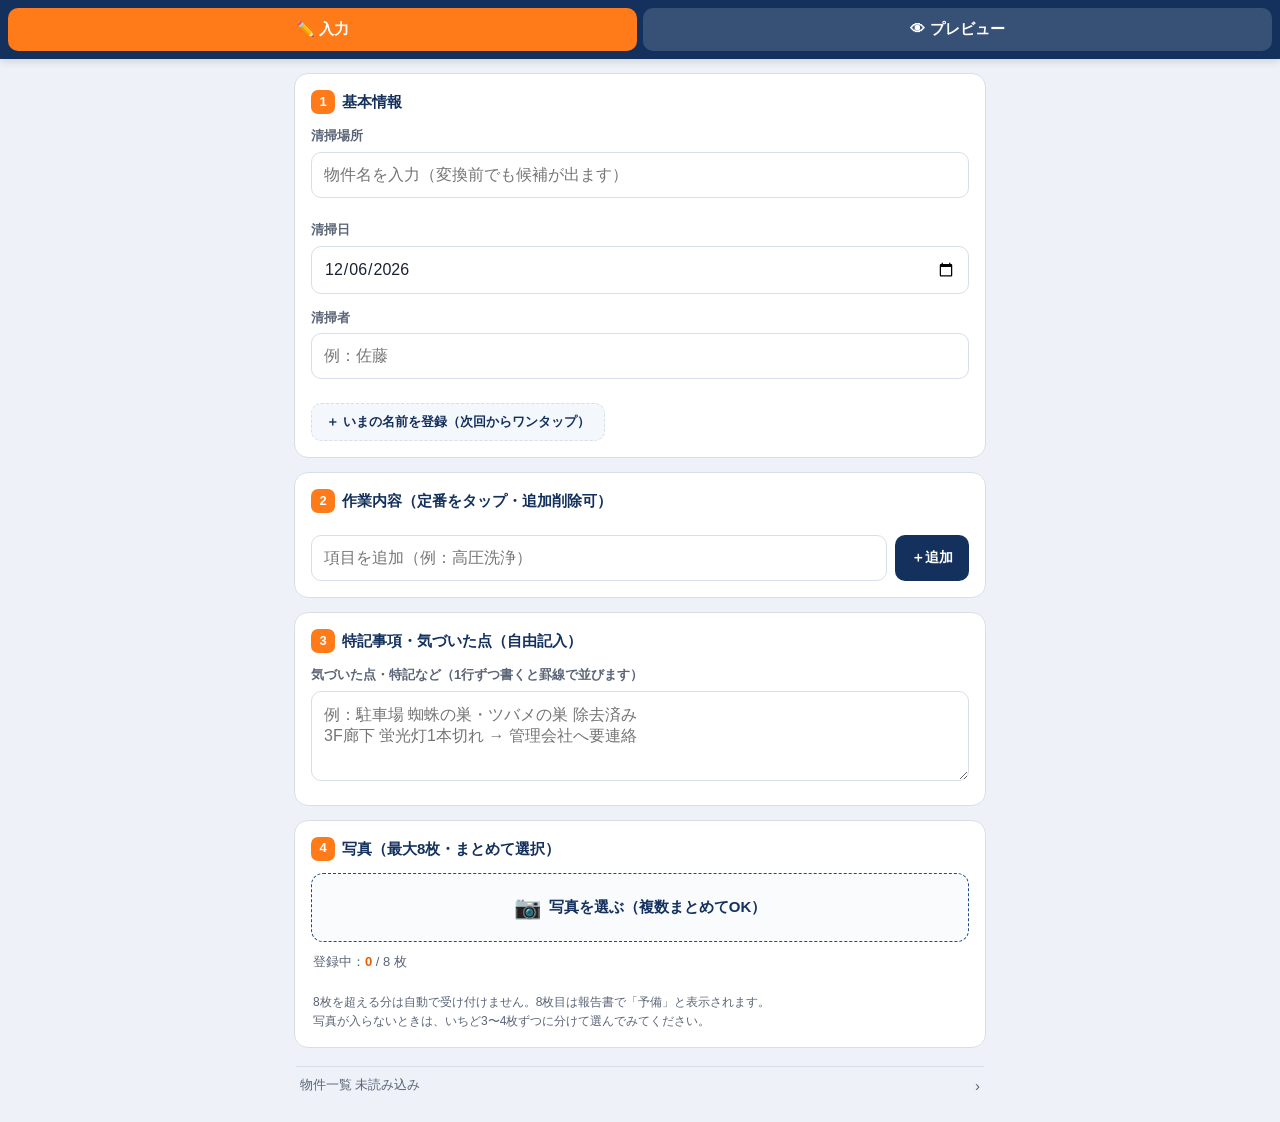
==== index.html @ 5d389ede "報告書ツール: 清掃日が前日になる不具合を修正（JST基準・使うたびに取り直す） 原因は2つが同時に発生していた。 1. f_date.valueAsDate = new Date() を使っていた。" ====
<!DOCTYPE html>
<html lang="ja">
<head>
<meta charset="UTF-8">
<meta name="viewport" content="width=device-width, initial-scale=1.0">
<meta name="format-detection" content="telephone=no">
<title>清掃報告書｜マスト管理 有限会社</title>
<link rel="apple-touch-icon" href="icon-180.png">
<link rel="icon" type="image/svg+xml" href="icon.svg">
<link rel="icon" type="image/png" sizes="32x32" href="favicon-32.png">
<link rel="manifest" href="manifest.webmanifest">
<meta name="theme-color" content="#14315e">
<meta name="apple-mobile-web-app-capable" content="yes">
<meta name="apple-mobile-web-app-status-bar-style" content="black-translucent">
<meta name="apple-mobile-web-app-title" content="取引先別_清掃報告書">
<style>
  :root{
    --navy:#14315e; --navy2:#1f4a8a; --orange:#ff7a18; --orange2:#e85d00;
    --bg:#f4f7fb; --bg2:#eef2f8; --line:#d8dee9; --ink:#1a2233; --muted:#5b6577;
  }
  *{box-sizing:border-box; -webkit-tap-highlight-color:transparent;}
  body{ margin:0; font-family:-apple-system,"Hiragino Kaku Gothic ProN","Noto Sans JP",sans-serif;
    color:var(--ink); background:var(--bg2); line-height:1.6; }

  /* ===== 切替トグル ===== */
  .toggle-bar{ position:sticky; top:0; z-index:50; display:flex; gap:6px; padding:8px;
    background:var(--navy); box-shadow:0 2px 8px rgba(0,0,0,.15); }
  .toggle-bar button{ flex:1; padding:12px 8px; font-size:15px; font-weight:700; border:none;
    border-radius:10px; background:rgba(255,255,255,.15); color:#fff; cursor:pointer; transition:.15s; }
  .toggle-bar button.active{ background:var(--orange); }

  .wrap{ max-width:720px; margin:0 auto; padding:14px; }

  /* ===== 入力フォーム ===== */
  #inputView .card{ background:#fff; border:1px solid var(--line); border-radius:14px; padding:16px; margin-bottom:14px; }
  .card h2{ margin:0 0 12px; font-size:15px; color:var(--navy); display:flex; align-items:center; gap:7px; }
  .card h2 .num{ width:24px; height:24px; border-radius:7px; background:var(--orange); color:#fff; font-size:13px;
    display:inline-flex; align-items:center; justify-content:center; }
  label.fld{ display:block; margin-bottom:14px; }
  label.fld:last-child{ margin-bottom:0; }
  label.fld > span{ display:block; font-size:13px; font-weight:700; color:var(--muted); margin-bottom:5px; }
  input[type=text], input[type=date], textarea{ width:100%; padding:13px 12px; font-size:16px;
    border:1.5px solid var(--line); border-radius:10px; background:#fff; color:var(--ink); font-family:inherit; }
  input:focus, textarea:focus{ outline:none; border-color:var(--orange); }
  /* iOS Safari の date入力が右にはみ出す癖を抑える */
  input[type=date]{ -webkit-appearance:none; appearance:none; min-width:0; max-width:100%;
    text-align:left; display:block; }
  textarea{ min-height:90px; resize:vertical; }

  .checks{ display:grid; grid-template-columns:1fr 1fr; gap:8px; }
  .chk{ display:flex; align-items:center; gap:8px; padding:10px; border:1.5px solid var(--line);
    border-radius:10px; font-size:14px; background:#fafbfd; }
  .chk.on{ border-color:var(--orange); background:#fff6ee; color:var(--orange2); font-weight:700; }
  .chk input[type=checkbox]{ width:18px; height:18px; accent-color:var(--orange); flex:none; }
  .chk .chk-name{ flex:1; cursor:pointer; }
  .chk .chk-del{ border:none; background:none; color:var(--muted); font-size:18px; line-height:1; cursor:pointer; padding:0 2px; flex:none; }
  .chk .chk-del:hover{ color:var(--orange2); }
  .add-work{ display:flex; gap:8px; margin-top:10px; }
  .add-work input{ flex:1; }
  .add-work button{ flex:none; padding:0 16px; border:none; border-radius:10px; background:var(--navy);
    color:#fff; font-weight:700; font-size:14px; cursor:pointer; }

  .photo-pick{ display:flex; align-items:center; justify-content:center; gap:8px; padding:16px;
    border:1.5px dashed var(--navy2); border-radius:12px; background:#fafbfd; color:var(--navy);
    font-weight:700; font-size:15px; cursor:pointer; position:relative; }
  .photo-pick input[type=file]{ position:absolute; inset:0; opacity:0; cursor:pointer; }
  .photo-pick .big{ font-size:22px; }
  .photo-count{ font-size:13px; color:var(--muted); margin:10px 2px 0; }
  .photo-count b{ color:var(--orange2); }
  .thumbs{ display:grid; grid-template-columns:repeat(4,1fr); gap:8px; margin-top:12px; }
  .thumb{ position:relative; aspect-ratio:4/3; border-radius:8px; overflow:hidden; border:1px solid var(--line); }
  .thumb img{ width:100%; height:100%; object-fit:cover; display:block; }
  .thumb .del{ position:absolute; top:4px; right:4px; width:24px; height:24px; border:none; border-radius:50%;
    background:rgba(20,49,94,.85); color:#fff; font-size:14px; cursor:pointer; }
  .hint-note{ font-size:12px; color:var(--muted); margin:8px 2px 0; }
  /* 写真の取り込み状況を必ず画面に出す（スマホはコンソールが見えないため） */
  .photo-msg{ font-size:13px; line-height:1.6; margin:8px 2px 0; padding:8px 10px; border-radius:8px;
              background:#fff7ed; border:1px solid #fed7aa; color:#7c2d12; display:none; }
  .photo-msg.show{ display:block; }
  .photo-msg.ok{ background:#f0fdf4; border-color:#bbf7d0; color:#14532d; }

  /* 物件名サジェスト：入力欄に重ねて出す（画面の高さは変わらない） */
  .fld{ display:block; margin-bottom:14px; }
  .fld > .lbl{ display:block; font-size:13px; font-weight:700; color:var(--muted); margin-bottom:5px; }
  .ac-wrap{ position:relative; }
  .ac-list{ position:absolute; left:0; right:0; top:calc(100% + 4px); z-index:40; background:#fff;
    border:1.5px solid var(--navy2); border-radius:10px; box-shadow:0 8px 22px rgba(20,49,94,.18);
    max-height:238px; overflow:auto; display:none; -webkit-overflow-scrolling:touch; }
  .ac-item{ display:flex; align-items:center; gap:6px; padding:12px 8px 12px 12px; font-size:15px;
    border-bottom:1px solid var(--line); cursor:pointer; }
  .ac-item:last-child{ border-bottom:none; }
  .ac-item .ac-txt{ flex:1; min-width:0; overflow-wrap:anywhere; }
  /* 候補を消す×。指で確実に押せる大きさ(44px)と、押せると分かる見た目にする。
     小さく色も薄いと「効かない・見つからない」と言われる（2026-08-26 現場報告） */
  .ac-item .ac-del{ flex:none; width:44px; height:44px; margin:-8px 0; border:1px solid var(--line);
    background:var(--bg2); color:#6b7280; font-size:19px; line-height:1; cursor:pointer; border-radius:10px;
    display:flex; align-items:center; justify-content:center; touch-action:manipulation; }
  .ac-item .ac-del:active{ background:#fee2e2; border-color:#fca5a5; color:#b91c1c; }
  /* 候補を消したときの一言。数秒で自然に消える */
  .ac-note{ display:none; font-size:12.5px; color:#14532d; background:#f0fdf4; border:1px solid #bbf7d0;
    border-radius:8px; padding:6px 10px; margin:8px 0 0; }
  .ac-note.show{ display:block; }
  /* 清掃日が「日本時間の今日」と違う時だけ出す注意書き */
  .date-note{ display:none; font-size:12.5px; font-weight:700; color:#9a3412; background:#fff7ed;
    border:1px solid #fed7aa; border-radius:8px; padding:6px 10px; margin:-8px 0 14px; }
  .ac-item.fix{ background:#fff6ee; color:var(--orange2); font-weight:700; line-height:1.5; }
  .ac-item.fix b{ display:block; font-size:11.5px; font-weight:800; color:#b3500a; margin-bottom:2px; }
  .rp-lbl{ font-size:12px; font-weight:700; color:var(--muted); align-self:center; }
  .nchip.rp{ max-width:100%; overflow:hidden; text-overflow:ellipsis; white-space:nowrap; }

  /* 清掃者ワンタップ */
  .name-chips{ display:flex; flex-wrap:wrap; gap:8px; margin:8px 0 2px; }
  .nchip{ display:inline-flex; align-items:center; gap:5px; padding:8px 13px; border:1.5px solid var(--navy2);
    border-radius:18px; background:#fff; color:var(--navy); font-size:14px; font-weight:700; cursor:pointer; }
  .nchip.on{ background:#fff6ee; border-color:var(--orange); color:var(--orange2); }
  /* チップの×。候補リストの×と同じく、押せると分かる大きさ・見た目にする（2026-08-26） */
  .nchip .x{ flex:none; width:30px; height:30px; margin:-6px -8px -6px 2px; border:none; border-radius:50%;
    background:rgba(20,49,94,.07); color:var(--muted); font-size:16px; line-height:1; cursor:pointer; padding:0;
    display:inline-flex; align-items:center; justify-content:center; touch-action:manipulation; }
  .nchip .x:active{ background:#fee2e2; color:#b91c1c; }
  .name-save{ margin-top:8px; border:1.5px dashed var(--line); background:var(--bg); color:var(--navy);
    border-radius:10px; padding:9px 14px; font-size:13px; font-weight:700; cursor:pointer; }

  /* ===== プレビュー：実物レイアウト＋細線スパイス（A4 1枚） ===== */
  #previewView{ display:none; }
  /* 入力の自動保存を知らせる帯。ブラウザが落ちて戻された時にここで気づける */
  /* 圏外のときに出る帯。作業は続けられることを伝える */
  /* 物件一覧（普段は使わない）。目立たせず、しかし件数は常に見えるようにする */
  .mst{ margin:18px 2px 4px; }
  .mst-bar{ display:flex; align-items:center; width:100%; gap:8px; padding:10px 4px; border:none;
    background:none; color:var(--muted); font-size:12.5px; cursor:pointer; text-align:left;
    border-top:1px solid var(--line); }
  .mst-bar .mst-caret{ margin-left:auto; font-size:15px; }
  .mst-body{ padding:4px 4px 8px; }
  .mst-help{ font-size:12.5px; color:var(--muted); line-height:1.7; margin:0 0 8px; }
  .mst-body textarea{ width:100%; box-sizing:border-box; border:1.5px solid var(--line); border-radius:9px;
    padding:9px 10px; font-size:13px; font-family:inherit; resize:vertical; }
  .mst-btns{ display:flex; gap:8px; margin-top:8px; }
  .mst-btns button{ flex:1; padding:10px; border-radius:9px; font-size:13.5px; font-weight:700; cursor:pointer; }
  .mst-go{ border:none; background:var(--navy2); color:#fff; }
  .mst-cl{ border:1.5px solid var(--line); background:#fff; color:var(--navy); }
  .mst-msg{ font-size:12.5px; line-height:1.7; margin:9px 0 0; white-space:pre-wrap; display:none; }
  .mst-msg.show{ display:block; }
  .mst-msg.ok{ color:#14532d; }
  .mst-msg.ng{ color:#b91c1c; }
  .mst-del{ margin-top:10px; width:100%; padding:9px; border-radius:9px; cursor:pointer;
    border:1px solid #fca5a5; background:#fff5f5; color:#b91c1c; font-size:12.5px; font-weight:700; }
  .off-note{ display:none; align-items:center; gap:8px; margin-bottom:12px; padding:10px 12px;
    border-radius:10px; background:#fef3c7; border:1px solid #fcd34d; color:#78350f; font-size:13px; line-height:1.6; }
  .off-note.show{ display:flex; }
  .draft-note{ display:none; align-items:center; gap:10px; margin-bottom:12px; padding:10px 12px;
               border-radius:10px; background:#eff6ff; border:1px solid #bfdbfe; color:#1e3a8a; font-size:13px; line-height:1.6; }
  .draft-note.show{ display:flex; }
  .draft-note button{ margin-left:auto; flex:none; border:1px solid #bfdbfe; background:#fff; color:#1e3a8a;
                      border-radius:8px; padding:5px 10px; font-size:12px; cursor:pointer; }
  /* A4を実寸(794px)で組み、スマホでは縮小して画面幅にフィットさせる */
  .sheet-scale{ overflow:hidden; margin:0 auto; }
  /* A4の縦横比(794:1123)に固定。中身を縦に積み、写真エリアが残りスペースを埋める＝常に締まった1枚 */
  .sheet{ background:#fff; width:794px; height:1123px; overflow:hidden;
    display:flex; flex-direction:column; padding:26px 64px 20px; transform-origin:top left;
    box-shadow:0 4px 20px rgba(20,49,94,.12); border-radius:6px; }

  /* タイトル中央＋細い青→オレンジ線（スパイス） */
  .doc-title{ text-align:center; font-size:27px; font-weight:800; letter-spacing:.5em; color:var(--navy);
    text-indent:.5em; }
  .doc-title-line{ width:360px; max-width:80%; height:3px; margin:9px auto 0;
    background:linear-gradient(90deg,var(--navy) 0%,var(--navy2) 50%,var(--orange) 100%); border-radius:2px; }

  /* 見出し下の本体：左に項目、右に会社情報 */
  .head-row{ display:flex; justify-content:space-between; gap:20px; margin-top:12px;
    align-items:flex-start; }
  .fields{ flex:none; }
  .frow{ display:flex; align-items:baseline; gap:12px; margin-bottom:13px; }
  .flabel{ font-size:15px; font-weight:700; color:var(--navy); letter-spacing:.5em;
    width:92px; flex:none; text-align:justify; text-justify:inter-character; }
  .fvalue{ width:240px; flex:none; font-size:18px; font-weight:700; color:var(--ink); padding:0 6px 4px;
    border-bottom:1.5px solid var(--navy); height:1.6em; text-align:center;
    white-space:nowrap; overflow:hidden; }
  .fvalue.empty{ color:var(--muted); font-weight:400; border-bottom-color:var(--line); }
  .fvalue.worker{ letter-spacing:.5em; text-indent:.5em; }

  .company{ text-align:right; font-size:12px; line-height:1.65; color:var(--ink); width:270px; flex:none; }
  .company .cname{ font-size:15.5px; font-weight:800; color:var(--navy); letter-spacing:.02em; }

  /* 目視報告 */
  .report-sec{ margin-top:11px; }
  .sec-title{ font-size:16.5px; font-weight:800; color:var(--navy); letter-spacing:.3em;
    padding-left:11px; border-left:5px solid var(--orange); margin-bottom:10px; }
  /* 固定高さ。行が増えたらJSがフォントを縮めて必ず枠内に収める */
  .report-lines{ height:108px; overflow:hidden; font-size:15.5px; }
  .rline{ font-size:1em; line-height:1.55; color:var(--ink); padding:.2em 2px .32em;
    border-bottom:1px solid var(--line); display:flex; gap:8px; min-height:1.55em; }
  .rline::before{ content:"✓"; color:var(--orange2); font-weight:800; flex:none; }
  .rline.free::before{ content:"・"; color:var(--navy2); }
  .rline.blank::before{ content:""; }
  .rtext{ flex:1; min-width:0; overflow-wrap:anywhere; }

  /* 写真 2列×4段（実物どおり・小さめ＆中央寄せ）※A4 1枚に収まるサイズ */
  /* 写真は常に4:3固定。列幅と行高はJS(layoutPhotos)が残りスペースに合わせて算出し、最大サイズで中央に並べる */
  .pv-photos{ flex:1; min-height:0; display:grid; gap:12px 28px; margin-top:10px;
    justify-content:center; align-content:flex-start; }
  .pv-photo{ position:relative; aspect-ratio:4/3; border:1px solid var(--line); border-radius:4px;
    overflow:hidden; background:var(--bg); }
  .pv-photo img{ width:100%; height:100%; object-fit:cover; display:block; }
  .pv-photo.spare::after{ content:"予備"; position:absolute; top:5px; left:5px; font-size:10px;
    background:rgba(255,255,255,.85); color:var(--muted); padding:1px 6px; border-radius:3px; }
  .pv-photos .empty-ph{ grid-column:1/3; color:var(--muted); font-size:12px; text-align:center; padding:12px; }

  .sheet-foot{ margin-top:14px; padding-top:9px; border-top:1px solid var(--line);
    display:flex; justify-content:space-between; align-items:center; font-size:11.5px; color:var(--muted); }
  .sheet-foot .brandline{ color:var(--ink); font-weight:700; }
  .sheet-foot .brandline .o{ color:inherit; }

  .actions{ max-width:720px; margin:16px auto 30px; display:flex; flex-wrap:wrap; gap:10px; padding:0 14px; }
  .actions button{ flex:1; padding:15px; font-size:15px; font-weight:800; border:none; border-radius:12px; cursor:pointer; color:#fff; }
  .btn-pdf{ background:linear-gradient(135deg,var(--orange) 0%,var(--orange2) 100%); }
  .btn-back{ background:var(--navy); }
  .btn-save{ background:linear-gradient(135deg,#1fa85e 0%,#137a43 100%); flex-basis:100%; }
  .btn-next{ background:linear-gradient(135deg,#5b6cff 0%,#3a45d6 100%); flex-basis:100%; }
  .print-hint{ flex-basis:100%; margin:2px 0 0; font-size:12px; color:var(--muted); text-align:center; line-height:1.5; }

  /* 文字が縮みすぎた時だけ出る警告 */
  .page-warn{ max-width:720px; margin:12px auto 0; padding:11px 14px; border-radius:10px;
    font-size:13px; font-weight:700; text-align:center; line-height:1.5;
    background:#fdeee2; color:#b3500a; border:1px solid #f7c9a3; }

  @media print{
    @page{ size:A4; margin:0; }
    html,body{ background:#fff; margin:0; padding:0; }
    .toggle-bar, #inputView, .actions, .page-warn{ display:none !important; }
    #previewView{ display:block !important; padding:0; }
    .wrap{ padding:0; margin:0; max-width:none; }
    .sheet-scale{ overflow:visible; height:auto !important; margin:0; }
    /* iPhone等の印刷はプリンタ余白を勝手に確保する。写真サイズは維持しつつ各間隔を圧縮し、
       さらに用紙1枚分に高さ上限(max-height)＋はみ出しclipで2枚目を物理的に断つ
       （コメント欄の高さは印刷時JSが110pxに切替） */
    .sheet{ box-shadow:none; border-radius:0; width:auto; max-height:268mm; overflow:hidden;
      padding:4mm 12mm 4mm; transform:none !important; }
    .head-row{ margin-top:3mm; }
    .report-sec{ margin-top:2mm; break-inside:avoid; }
    .pv-photos{ grid-template-columns:repeat(2,46mm); gap:1.5mm 12mm; margin-top:2.5mm; }
    .pv-photo{ break-inside:avoid; }
    .sheet-foot{ margin-top:2.5mm; padding-top:1.5mm; }
  }
</style>
<script src="lib/html2canvas.min.js"></script>
<script src="lib/jspdf.umd.min.js"></script>
</head>
<body>

<div class="toggle-bar">
  <button id="tabInput" class="active" onclick="switchView('input')">✏️ 入力</button>
  <button id="tabPreview" onclick="switchView('preview')">👁 プレビュー</button>
</div>

<!-- ============ 入力 ============ -->
<div id="inputView" class="wrap">

  <p class="off-note" id="offNote">📶 電波がありません。入力・写真・PDF作成・保存はこのまま続けられます。LINEで送るのは電波の戻った場所で行ってください。</p>

  <div class="draft-note" id="draftNote">
    <span id="draftNoteText"></span>
    <button type="button" onclick="clearDraft(true)">消す</button>
  </div>


  <div class="card">
    <h2><span class="num">1</span>基本情報</h2>
    <div class="fld">
      <span class="lbl">清掃場所</span>
      <div class="ac-wrap">
        <input type="text" id="f_place" placeholder="物件名を入力（変換前でも候補が出ます）" autocomplete="off"
          oninput="render();onPlaceInput()" onfocus="onPlaceFocus()" onblur="onPlaceBlur()">
        <div class="ac-list" id="acList"></div>
      </div>
      <p class="ac-note" id="acNote"></p>
      <div class="name-chips" id="recentPlaces"></div>
    </div>
    <label class="fld"><span>清掃日</span>
      <input type="date" id="f_date" oninput="markDateTouched();render()"></label>
    <p class="date-note" id="dateNote"></p>
    <label class="fld"><span>清掃者</span>
      <input type="text" id="f_worker" placeholder="例：佐藤" oninput="render();syncNameChips()"></label>
    <div class="name-chips" id="nameChips"></div>
    <button class="name-save" onclick="saveName()">＋ いまの名前を登録（次回からワンタップ）</button>
  </div>

  <div class="card">
    <h2><span class="num">2</span>作業内容（定番をタップ・追加削除可）</h2>
    <div class="checks" id="checkList"></div>
    <div class="add-work">
      <input type="text" id="newWork" placeholder="項目を追加（例：高圧洗浄）" onkeydown="if(event.key==='Enter')addWork()">
      <button onclick="addWork()">＋追加</button>
    </div>
  </div>

  <div class="card">
    <h2><span class="num">3</span>特記事項・気づいた点（自由記入）</h2>
    <label class="fld"><span>気づいた点・特記など（1行ずつ書くと罫線で並びます）</span>
      <textarea id="f_notes" placeholder="例：駐車場 蜘蛛の巣・ツバメの巣 除去済み&#10;3F廊下 蛍光灯1本切れ → 管理会社へ要連絡"></textarea></label>
  </div>

  <div class="card">
    <h2><span class="num">4</span>写真（最大8枚・まとめて選択）</h2>
    <label class="photo-pick">
      <span class="big">📷</span><span>写真を選ぶ（複数まとめてOK）</span>
      <input type="file" id="photoInput" accept="image/*" multiple onchange="addPhotos(this)">
    </label>
    <p class="photo-count">登録中：<b id="photoNum">0</b> / 8 枚　<span id="spareNote"></span></p>
    <p class="photo-msg" id="photoMsg"></p>
    <div class="thumbs" id="thumbs"></div>
    <p class="hint-note">8枚を超える分は自動で受け付けません。8枚目は報告書で「予備」と表示されます。<br>
      写真が入らないときは、いちど3〜4枚ずつに分けて選んでみてください。</p>
  </div>

  <!-- 普段は使わない設定。画面のいちばん下に1行だけ置き、件数がいつでも見えるようにする -->
  <div class="mst" id="mstBox">
    <button type="button" class="mst-bar" id="mstBar" onclick="toggleMst()">
      <span id="mstSummary">物件一覧 未読み込み</span><span class="mst-caret" id="mstCaret">›</span>
    </button>
    <div class="mst-body" id="mstBody" style="display:none">
      <p class="mst-help">まとめツールでコピーした文字を、下の欄に貼り付けてください。</p>
      <textarea id="mstPaste" placeholder="ここに貼り付け" rows="3"></textarea>
      <div class="mst-btns">
        <button type="button" class="mst-go" onclick="importPlaceList(document.getElementById('mstPaste').value)">読み込む</button>
        <button type="button" class="mst-cl" onclick="toggleMst(false)">閉じる</button>
      </div>
      <p class="mst-msg" id="mstMsg"></p>
      <button type="button" class="mst-del" id="mstDel" onclick="clearPlaceList()" style="display:none">読み込んだ一覧を消す</button>
    </div>
  </div>

</div>

<!-- ============ プレビュー ============ -->
<div id="previewView" class="wrap">
  <div class="sheet-scale" id="sheetScale">
  <div class="sheet" id="sheet">
    <div class="doc-title">清掃報告書</div>
    <div class="doc-title-line"></div>

    <div class="head-row">
      <div class="fields">
        <div class="frow"><div class="flabel">清掃場所</div><div class="fvalue empty" id="pv_place">未入力</div></div>
        <div class="frow"><div class="flabel">清掃日</div><div class="fvalue empty" id="pv_date">未入力</div></div>
        <div class="frow"><div class="flabel">清掃者</div><div class="fvalue worker empty" id="pv_worker">未入力</div></div>
      </div>
      <div class="company">
        <span class="cname">マスト管理 有限会社</span><br>
        〒769-0103 高松市国分寺町福家甲1893-1<br>
        TEL：087-883-8208<br>
        香川県全域 対応
      </div>
    </div>

    <div class="report-sec">
      <div class="sec-title">作業内容・特記事項</div>
      <div class="report-lines" id="pv_report"></div>
    </div>

    <div class="pv-photos" id="pv_photos">
      <div class="empty-ph">写真が未登録です</div>
    </div>

    <div class="sheet-foot">
      <div class="brandline">マスト<span class="o">管理</span> 有限会社 ｜ 香川県全域 対応</div>
      <div>本報告書は作業完了後に作成しています</div>
    </div>
  </div>
  </div>
  <div class="page-warn" id="pageWarn" style="display:none;"></div>
</div>

<div class="actions" id="actions" style="display:none;">
  <button class="btn-back" onclick="switchView('input')">← 入力にもどる</button>
  <button class="btn-pdf" id="btnPdf" onclick="makePDF()">📄 PDFを作成</button>
  <button class="btn-save" id="btnSave" onclick="sharePDF()" style="display:none;">📥 保存 / LINEで送る</button>
  <button class="btn-next" id="btnNext" onclick="newReport()" style="display:none;">🆕 次の報告書へ</button>
  <p class="print-hint" id="pdfReady" style="display:none;">✅ PDFができました。「📥 保存 / LINEで送る」を押すと、ファイルに保存やグループLINEへの送信ができます。</p>
  <p class="print-hint" id="pdfHint">「📄 PDFを作成」を押すと、A4・1枚のPDFを作ります（数秒かかります）。</p>
</div>

<script>
  const MAX_PHOTOS = 8;
  let _pdfBlob=null, _pdfName='';   // 作成したPDFを保持し、共有ボタンの押下時に使う
  // 作業内容は初期は空。使用者が追加した項目を端末(localStorage)に保存し、削除するまで次回も表示する
  function loadWorks(){ try{ return (JSON.parse(localStorage.getItem('workItems')||'[]')).map(n=>({name:n,checked:false})); }catch(e){ return []; } }
  function storeWorks(){ try{ localStorage.setItem('workItems', JSON.stringify(works.map(w=>w.name))); }catch(e){} }
  let works = loadWorks();
  let photos = [];        // 報告書に使う画像（長辺1100px）
  let photoThumbs = [];   // 入力画面のサムネ用（長辺320px）。展開後のメモリが約1/12になる

  /* 作業内容（定番タップ） */
  function renderChecks(){
    const box = document.getElementById('checkList'); box.innerHTML='';
    works.forEach((w,i)=>{
      const div=document.createElement('div');
      div.className='chk'+(w.checked?' on':'');
      div.innerHTML=`<input type="checkbox" ${w.checked?'checked':''} onchange="toggleWork(${i},this.checked)">
        <span class="chk-name" onclick="this.previousElementSibling.click()">${esc(w.name)}</span>
        <button class="chk-del" title="削除" onclick="delWork(${i})">×</button>`;
      box.appendChild(div);
    });
  }
  function toggleWork(i,c){ works[i].checked=c; renderChecks(); render(); saveDraft(); }
  function delWork(i){ works.splice(i,1); storeWorks(); renderChecks(); render(); }
  function addWork(){
    const inp=document.getElementById('newWork'); const name=inp.value.trim(); if(!name)return;
    works.push({name,checked:true}); storeWorks(); inp.value=''; renderChecks(); render();
  }

  /* ===== 写真の取り込み（2026-08-21 全面見直し。Galaxy A25 5Gの現場報告が発端） =====
     症状＝8枚選んで確定すると1枚も入らず、エラーも出ないまま元の画面に戻る。
     原因＝写真のメモリ量は「ファイルのMB」ではなく「横×縦×4バイト」で効く。
     4080×3060の写真は2.65MBのJPEGでも展開すると約50MB。旧コードは8枚を同時に展開して
     いたため約400MBを一度に要求し、ブラウザが力尽きていた。守るべき点は3つ：
       1. 1枚ずつ順番に処理する（同時に展開する画像を常に1枚だけにする）
       2. 展開する時点で縮めてもらう（createImageBitmapのresizeWidth。50MB→約6MB）
       3. 1枚につき展開は1回だけ（サムネは縮小済みの画像から作る）
     読めなかった写真は黙って捨てず、必ずファイル名つきで画面に理由を出す。
     スマホはコンソールが見えないため、原因の切り分けは画面表示だけが頼りになる。 */
  const photoMsgEl=()=>document.getElementById('photoMsg');
  function photoMsg(text,ok){
    const el=photoMsgEl(); if(!el) return;
    el.textContent=text||'';
    el.className='photo-msg'+(text?' show':'')+(ok?' ok':'');
  }
  let _photoBusy=false;
  async function addPhotos(input){
    const files=[...input.files];
    input.value='';                      // 同じ写真をもう一度選び直せるよう、先に空にしておく
    if(_photoBusy){ photoMsg('前の写真を読み込み中です。終わってからもう一度選んでください。'); return; }
    if(!files.length){
      photoMsg('写真を受け取れませんでした（0枚）。カメラアプリで撮った形式が原因のことがあります。'
              +'枚数を減らして選び直すか、写真アプリでその写真を開いて「編集→完了」または「複製」してから選んでみてください。');
      return;
    }
    const room=MAX_PHOTOS-photos.length;
    if(room<=0){ photoMsg('写真は最大8枚までです。'); return; }
    const take=files.slice(0,room);
    const over=files.length-take.length;

    _photoBusy=true;
    let ng=0; const ngList=[];
    for(let i=0;i<take.length;i++){
      photoMsg('読み込み中… '+(i+1)+' / '+take.length+' 枚目');
      let d=null, t=null;
      try{ d=await shrinkPhoto(take[i], 1100, 0.82); }catch(e){ d=null; }
      if(!d){
        // 1回だけ間を置いて再挑戦。展開に失敗する原因の多くは一時的なメモリ不足で、
        // 少し待つとブラウザが片付けを済ませて通ることがある
        photoMsg('読み込み中… '+(i+1)+' / '+take.length+' 枚目（もう一度試しています）');
        await new Promise(r=>setTimeout(r,700));
        try{ d=await shrinkPhoto(take[i], 1100, 0.82); }catch(e){ d=null; }
      }
      // サムネは縮小済みの画像から作る。元の大きな写真をもう一度展開しないで済む
      if(d){ try{ t=await shrinkFromData(d, 320, 0.7); }catch(e){ t=null; } }
      if(d){ photos.push(d); photoThumbs.push(t||d); }
      else { ng++; ngList.push(fileInfo(take[i])); }
      renderThumbs();
      await new Promise(r=>setTimeout(r,250));  // 1枚ごとに息継ぎ。ブラウザにメモリの後片付けをさせる
    }
    _photoBusy=false;
    render();

    const okCount=take.length-ng;
    let m='';
    if(over>0) m+='8枚を超える'+over+'枚は登録していません。';
    if(ng>0)   m+=ng+'枚は読み込めませんでした：'+ngList.join(' / ')+'。'
                 +'写真アプリでその写真を開いて「編集→完了」または「複製」をしてから選び直すと入ることがあります。';
    if(m) photoMsg(m); else photoMsg(okCount+'枚を登録しました。', true);
  }

  /* すでに縮めた画像から、さらに小さいサムネを作る。元の大きな写真を展開し直さずに済む */
  function shrinkFromData(dataUrl, MAX, q){
    return new Promise(resolve=>{
      const img=new Image();
      img.onload=()=>{
        const s=Math.min(1, MAX/Math.max(img.naturalWidth,img.naturalHeight));
        const w=Math.max(1,Math.round(img.naturalWidth*s)), h=Math.max(1,Math.round(img.naturalHeight*s));
        const c=document.createElement('canvas'); c.width=w; c.height=h;
        let out=null;
        try{ c.getContext('2d').drawImage(img,0,0,w,h); out=c.toDataURL('image/jpeg',q); }catch(e){ out=null; }
        c.width=1; c.height=1;
        resolve(out);
      };
      img.onerror=()=>resolve(null);
      img.src=dataUrl;
    });
  }

  /* 読み込めなかった写真を特定するための手がかり。名前・大きさ・形式を並べる */
  function fileInfo(f){
    const mb=f && f.size ? (f.size/1048576).toFixed(1)+'MB' : 'サイズ不明';
    const ty=(f && f.type) ? f.type : '形式不明';
    return (f && f.name ? f.name : '名前不明')+'（'+mb+'／'+ty+'）';
  }

  /* 1枚を縮小してJPEGのデータに変える。軽い方法から順に段階的に試す */
  function shrinkPhoto(file, MAX, q){
    return new Promise(resolve=>{
      const draw=(src,w0,h0,done)=>{
        if(!w0||!h0){ done(null); return; }
        const s=Math.min(1, MAX/Math.max(w0,h0));
        const w=Math.max(1,Math.round(w0*s)), h=Math.max(1,Math.round(h0*s));
        const c=document.createElement('canvas'); c.width=w; c.height=h;
        let out=null;
        try{ c.getContext('2d').drawImage(src,0,0,w,h); out=c.toDataURL('image/jpeg',q); }catch(e){ out=null; }
        c.width=1; c.height=1;            // 使い終わったcanvasを最小化してメモリを返す
        done(out);
      };
      // 1) createImageBitmap：元ファイルを丸ごとコピーしないので一番メモリに優しい。
      //    さらに大きな写真では「展開する時点で縮めて」と頼む。4080x3060の写真なら
      //    展開量が約50MB→約6MBに減り、ここが今回の詰まりどころだった
      if(window.createImageBitmap){
        tryBitmap(file.size>1048576 ? {resizeWidth:MAX, resizeQuality:'high'} : null);
      } else viaObjectURL();
      function tryBitmap(opt){
        let p=null;
        try{ p = opt ? createImageBitmap(file,opt) : createImageBitmap(file); }catch(e){ p=null; }
        if(!p){ viaObjectURL(); return; }
        p.then(bmp=>{
          draw(bmp,bmp.width,bmp.height,d=>{
            try{ bmp.close(); }catch(e){}
            if(d) resolve(d); else viaObjectURL();      // 描けなかった時は次の手段へ
          });
        }).catch(()=>{ if(opt) tryBitmap(null); else viaObjectURL(); });  // 縮小指定が使えない環境向け
      }
      // 2) 一時URL＋<img>：data URLと違い文字列に展開しないぶん軽い
      function viaObjectURL(){
        let url;
        try{ url=URL.createObjectURL(file); }catch(e){ viaFileReader(); return; }
        const img=new Image();
        img.onload =()=>draw(img,img.naturalWidth,img.naturalHeight,d=>{ URL.revokeObjectURL(url); resolve(d); });
        img.onerror=()=>{ URL.revokeObjectURL(url); viaFileReader(); };
        img.src=url;
      }
      // 3) 最後の砦：昔ながらのFileReader方式。端末によってはこれだけ通る。
      //    メモリを食うので普段は使わず、上の2つが両方だめだった1枚にだけ使う
      function viaFileReader(){
        const r=new FileReader();
        r.onload=e=>{
          const img=new Image();
          img.onload =()=>draw(img,img.naturalWidth,img.naturalHeight,resolve);
          img.onerror=()=>resolve(null);      // ここまで来て描けない＝ブラウザが対応しない形式
          img.src=e.target.result;
        };
        r.onerror=()=>resolve(null);
        try{ r.readAsDataURL(file); }catch(e){ resolve(null); }
      }
    });
  }
  function delPhoto(i){ photos.splice(i,1); photoThumbs.splice(i,1); renderThumbs(); render(); }
  function renderThumbs(){
    document.getElementById('photoNum').textContent=photos.length;
    document.getElementById('spareNote').textContent = photos.length>=8 ? '（8枚目＝予備）' : '';
    document.getElementById('thumbs').innerHTML=photoThumbs.map((d,i)=>
      `<div class="thumb"><img src="${d}"><button class="del" onclick="delPhoto(${i})">×</button></div>`).join('');
  }

  /* ===== 物件名の候補（表記ゆれ防止） =====
     ・過去に使った物件名を端末に記憶し、打った文字に合う候補だけを入力欄に重ねて表示（画面は伸びない）
     ・同じ場所に 物件マスタ.json を置けば、その一覧も候補に加わる（無ければ何もしない）
     ・打った名前が登録ずみの表記と実質同じなら、先頭で「登録ずみの書き方に合わせる」を提案 */
  const LS_PLACES='must_place_history';
  // 記憶の形は {n:物件名, y:読み(ひらがな)}。以前の「文字列だけ」の記録もそのまま読める
  function loadPlaces(){
    try{
      return (JSON.parse(localStorage.getItem(LS_PLACES)||'[]'))
        .map(x=> typeof x==='string' ? {n:x, y:''} : {n:String(x&&x.n||''), y:String(x&&x.y||'')})
        .filter(o=>o.n);
    }catch(e){ return []; }
  }
  function storePlaces(a){ try{ localStorage.setItem(LS_PLACES, JSON.stringify(a.slice(0,300))); }catch(e){} }
  let masterPlaces=[];
  // 照合用キー（まとめツールと同じ規則。全角/半角・空白・ハイフン違いを同じ物件とみなす）
  /* ===== 番号の書き分けをそろえる =====
     同じ建物でも「グレース5」「グレースV」「グレースⅤ」「グレース五」と書かれる。
     全部おなじ 5 として扱えるよう、番号らしき部分を算用数字に直す。
     ただし語の一部を壊さないよう、英字は「ひとかたまり全部がローマ数字の時だけ」直す
     （ivy館 → そのまま、mixiビル → そのまま、グレースv → グレース5）。 */
  const UNI_ROMAN = {'Ⅰ':1,'Ⅱ':2,'Ⅲ':3,'Ⅳ':4,'Ⅴ':5,'Ⅵ':6,'Ⅶ':7,'Ⅷ':8,'Ⅸ':9,'Ⅹ':10,'Ⅺ':11,'Ⅻ':12,
                     'ⅰ':1,'ⅱ':2,'ⅲ':3,'ⅳ':4,'ⅴ':5,'ⅵ':6,'ⅶ':7,'ⅷ':8,'ⅸ':9,'ⅹ':10,'ⅺ':11,'ⅻ':12};
  function intToRoman(n){
    const tbl=[[10,'x'],[9,'ix'],[5,'v'],[4,'iv'],[1,'i']];
    let out=''; for(const [v,r] of tbl){ while(n>=v){ out+=r; n-=v; } } return out;
  }
  function romanToInt(r){
    const v={i:1,v:5,x:10}; let n=0;
    for(let i=0;i<r.length;i++){ const c=v[r[i]], nx=v[r[i+1]]||0; n += (nx>c ? -c : c); }
    return (n>0 && n<=39 && intToRoman(n)===r) ? n : 0;   // 正しい書き方のものだけ採用（iiii や vv は数字とみなさない）
  }
  const KANJI_NUM={'一':1,'二':2,'三':3,'四':4,'五':5,'六':6,'七':7,'八':8,'九':9};
  function kanjiToInt(k){                                  // 一〜九・十・十一〜九十九
    if(KANJI_NUM[k]) return KANJI_NUM[k];
    if(k==='十') return 10;
    let m=k.match(/^([一二三四五六七八九])?十([一二三四五六七八九])?$/);
    if(m) return (m[1]?KANJI_NUM[m[1]]:1)*10 + (m[2]?KANJI_NUM[m[2]]:0);
    return 0;
  }
  function normKey(s){
    let t=String(s||'');
    // ローマ数字（Ⅴ）は NFKC でラテン文字 V に化けてしまうので、その前に算用数字へ直す
    t=t.replace(/[Ⅰ-Ⅻⅰ-ⅻ]/g, c=>String(UNI_ROMAN[c]||c));
    try{ t=t.normalize('NFKC'); }catch(e){}     // 全角英数→半角、半角カナ→全角
    t=t.toLowerCase()
      .replace(/[\s　]/g,'')                    // 空白（半角・全角）は無視
      .replace(/[‐‑‒–—―−ｰ]/g,'-')             // ハイフン類を統一
      .replace(/(\d)ー/g,'$1-')                 // 数字のあとの長音符はハイフンの打ち間違いとみなす
      .replace(/[・･,、.。]/g,'')                // 中黒・句読点は無視
      .replace(/[ぁ-ゖ]/g, c=>String.fromCharCode(c.charCodeAt(0)+0x60));  // ひらがな→カタカナ
    t=t.replace(/[a-z]+/g, w=>{ const v=romanToInt(w); return v?String(v):w; });      // V → 5（語全体がローマ数字の時だけ）
    t=t.replace(/[一二三四五六七八九十]+/g, w=>{ const v=kanjiToInt(w); return v?String(v):w; });  // 五 → 5
    return t;
  }

  /* 候補の一覧。i＝この端末で最後に使った順番（0が直近／-1は使ったことがない＝物件マスタのみ） */
  function allPlaces(){
    const seen={}, out=[];
    const hist=loadPlaces();
    hist.map((o,i)=>({...o, i})).concat(masterPlaces.map(o=>({...o, i:-1}))).forEach(o=>{
      const k=normKey(o.n); if(!o.n || !k) return;
      if(!(k in seen)){ seen[k]=out.length; out.push({n:o.n, y:o.y, i:o.i}); }
      else if(o.y && !out[seen[k]].y){ out[seen[k]].y=o.y; }   // 読みだけ後から補う
    });
    return out;
  }
  /* 同じ順位の中の並び：最後に出したのが古い物件を上に。
     2週間で全物件を漏れなく回る運用のため、直前に出した物件＝次に必要になる可能性が最も低い。
     使ったことがない物件（物件マスタ由来）は判断材料がないので最後に置く。 */
  function byOld(a,b){
    if(a.i<0 && b.i<0) return 0;
    if(a.i<0) return 1;
    if(b.i<0) return -1;
    return b.i-a.i;
  }
  function rememberPlace(p, yomi){
    p=String(p||'').trim(); if(!p) return;
    const k=normKey(p), a=loadPlaces();
    const old=a.find(o=>normKey(o.n)===k);
    const y=String(yomi||'').trim() || (old ? old.y : '');     // 今回読みが取れなければ前回の読みを残す
    const rest=a.filter(o=>normKey(o.n)!==k);
    rest.unshift({n:p, y});
    storePlaces(rest); renderDueChips();
  }
  // 検索用のキー。normKeyに加えて「ひらがな→カタカナ」「長音符・ハイフン無視」まで丸める。
  // 変換前の未確定文字（例：ますと）でもカタカナの物件名（マストハイツ101）に当たるようにするため
  function searchKey(s){
    return normKey(s)
      .replace(/[ぁ-ゖ]/g, c=>String.fromCharCode(c.charCodeAt(0)+0x60))
      .replace(/[ー-]/g,'');
  }
  // 物件名そのものと「読み」の両方を探す＝漢字の物件名でも、ひらがなを打った段階で候補に出る
  function hits(o, sq){ return searchKey(o.n).includes(sq) || (o.y && searchKey(o.y).includes(sq)); }
  // 1文字目から候補を出すぶん、頭から一致するものを上に。同じ順位なら「最近使った順」のまま
  function rank(o, sq){
    if(searchKey(o.n).startsWith(sq)) return 0;
    if(o.y && searchKey(o.y).startsWith(sq)) return 1;
    return 2;
  }
  let _acRows=[], _acTimer=null, _acLastVal=null, _yomiSess='', _yomiBuf='';
  function onPlaceInput(){
    const q=val('f_place').trim(), nq=normKey(q), box=document.getElementById('acList');
    let sq=searchKey(q);
    _acLastVal=val('f_place');
    if(!q) _yomiBuf='';                  // 欄を空にしたら読みも取り直す（前の物件の読みが混ざらないように）
    const rows=[];
    if(sq){
      const all=allPlaces();
      // ローマ字入力の途中（例：「まs」）で空振りしないよう、末尾の英字を落として探し直す
      if(!all.some(o=>hits(o,sq))){ const s2=sq.replace(/[a-z]+$/,''); if(s2) sq=s2; }
      const same=all.find(o=>normKey(o.n)===nq);
      if(same && same.n!==q) rows.push({p:same.n, fix:true, del:same.i>=0});   // 表記だけ違う＝合わせる提案
      all.filter(o=>o!==same && hits(o,sq))
         .sort((a,b)=> rank(a,sq)-rank(b,sq) || byOld(a,b))
         .slice(0,8)
         .forEach(o=>rows.push({p:o.n, del:o.i>=0}));
    }
    _acRows=rows;
    box.innerHTML=rows.map((r,i)=>
      // mousedown で拾う＝入力欄のフォーカスが外れる前に確定。候補リストのスクロール中に誤選択もしない
      `<div class="ac-item${r.fix?' fix':''}" onmousedown="event.preventDefault();pickPlace(${i})">`+
        `<span class="ac-txt">${r.fix?'<b>登録ずみの書き方に合わせる</b>':''}${esc(r.p)}</span>`+
        // ×＝この候補を端末の記憶から消す（打ち間違えた名前の後始末）。行の選択と取り違えないよう伝播を止める
        // タッチ環境では mousedown が届かないことがあるため pointerdown で拾う。
        // pointerdown で preventDefault すると mousedown も止まる＝行の選択と二重に動かない
        (r.del?`<button class="ac-del" title="この候補を消す" aria-label="この候補を消す"
           onpointerdown="event.preventDefault();event.stopPropagation();delPlace(${i})"
           onmousedown="event.preventDefault();event.stopPropagation();delPlace(${i})">×</button>`:'')+
      '</div>').join('');
    box.style.display=rows.length?'block':'none';
  }
  let _delGuard=0;
  function delPlace(i){
    const now=Date.now();
    if(now-_delGuard<400) return;          // pointerdown と mousedown の両方が届く環境での二重実行を防ぐ
    _delGuard=now;
    const r=_acRows[i]; if(!r) return;
    const k=normKey(r.p);
    storePlaces(loadPlaces().filter(o=>normKey(o.n)!==k));
    renderDueChips(); onPlaceInput();      // 消したうえで候補を出し直す（入力欄のカーソルはそのまま）
    photoMsgFlash('「'+r.p+'」を候補から消しました。');
  }
  /* 候補を消したことを画面で知らせる（消えたのか押せていないのか分からない、を防ぐ） */
  function photoMsgFlash(text){
    const el=document.getElementById('acNote'); if(!el) return;
    el.textContent=text; el.classList.add('show');
    clearTimeout(el._t); el._t=setTimeout(()=>el.classList.remove('show'), 2600);
  }
  function pickPlace(i){
    const r=_acRows[i]; if(!r) return;
    document.getElementById('f_place').value=r.p;
    _yomiBuf='';                       // 候補から選んだ＝読みは登録ずみのものを使う
    closeAc(); render();
  }
  function closeAc(){ const b=document.getElementById('acList'); if(b) b.style.display='none'; }

  /* 日本語変換中（未確定）でも候補を出す。
     iOS Safari は変換中に input イベントを飛ばさないことがあるため、
     変換イベントを直接拾いつつ、入力欄にいる間だけ値の変化も見張る（二重の保険）。 */
  function onPlaceFocus(){
    _acLastVal=val('f_place');
    onPlaceInput();
    if(_acTimer) clearInterval(_acTimer);
    _acTimer=setInterval(()=>{ if(val('f_place')!==_acLastVal) onPlaceInput(); }, 150);
  }
  function onPlaceBlur(){
    if(_acTimer){ clearInterval(_acTimer); _acTimer=null; }
    setTimeout(closeAc,200);
  }
  /* 「読み」の自動記憶：漢字に変換される前のひらがなを拾っておき、物件名と一緒に覚える。
     例）ぶんきょう→文京 と変換して「文京マンション」を作ると、読み「ぶんきょうまんしょん」も記録され、
     次からは「ぶんきょう」と打った段階（変換前）で候補に出る。読みは検索にしか使わないので、
     取りこぼしても実害はない（候補が出ないだけ＝今までと同じ）。 */
  const KANA=/^[ぁ-んァ-ヶー]+$/;
  (function(){
    const el=document.getElementById('f_place');
    el.addEventListener('compositionstart', ()=>{ _yomiSess=''; onPlaceInput(); });
    el.addEventListener('compositionupdate', e=>{
      if(e.data && KANA.test(e.data)) _yomiSess=e.data;   // 変換される前の最後のかなを覚える
      onPlaceInput();
    });
    el.addEventListener('compositionend', e=>{
      const kana = (e.data && KANA.test(e.data)) ? e.data : _yomiSess;
      if(kana) _yomiBuf += kana;                          // 変換を何回かに分けても読みをつなぐ
      _yomiSess=''; onPlaceInput();
    });
  })();
  /* ワンタップのチップ＝「しばらく報告書を出していない物件」3件。
     2週間で全物件を回るので、直前に出した物件より“間があいている物件”のほうが次に来る可能性が高い。 */
  let _chipRows=[];
  function renderDueChips(){
    const hist=loadPlaces();
    _chipRows=hist.slice(-3).reverse();          // 末尾＝最後に出したのが古い順
    document.getElementById('recentPlaces').innerHTML = _chipRows.length
      ? '<span class="rp-lbl">そろそろ：</span>'+_chipRows.map((o,i)=>
          `<span class="nchip rp" onclick="useDueChip(${i})">${esc(o.n)}`+
            `<button class="x" title="この物件を候補から消す" aria-label="この物件を候補から消す"`+
            ` onpointerdown="event.preventDefault();event.stopPropagation();delDuePlace(${i})"`+
            ` onmousedown="event.preventDefault();event.stopPropagation();delDuePlace(${i})">×</button>`+
          `</span>`).join('')
      : '';
  }
  /* 「そろそろ」から消す＝端末の記憶から消す。候補リストからも同時に消える */
  function delDuePlace(i){
    const now=Date.now();
    if(now-_delGuard<400) return;              // pointerdown と mousedown の二重実行を防ぐ
    _delGuard=now;
    const o=_chipRows[i]; if(!o) return;
    const k=normKey(o.n);
    storePlaces(loadPlaces().filter(x=>normKey(x.n)!==k));
    renderDueChips(); onPlaceInput();
    photoMsgFlash('「'+o.n+'」を候補から消しました。');
  }
  function useDueChip(i){
    const o=_chipRows[i]; if(!o) return;
    document.getElementById('f_place').value=o.n; _yomiBuf=''; closeAc(); render();
  }
  /* ===== 物件一覧（まとめツールから配られる、正しい物件名の一覧） =====
     この端末が自分で覚えた履歴とは別枠で持つ。混ぜないのは、
     配られた一覧を消しても現場が入力してきた履歴が消えないようにするため。
     公開URLに置くと誰でも読めてしまうので、LINE等で渡した文字列を貼り付けて取り込む方式にしている。 */
  const LS_MASTER='must_place_master';
  const LIST_TAG='MUST-BUKKEN/1';
  function loadMaster(){
    try{
      const o=JSON.parse(localStorage.getItem(LS_MASTER)||'null');
      if(!o||!Array.isArray(o.list)) return null;
      return o;
    }catch(e){ return null; }
  }
  function applyMaster(o){
    masterPlaces = (o&&o.list||[]).map(n=>({n:String(n||'').trim(), y:''})).filter(x=>x.n);
    renderMstBar(o);
  }
  function renderMstBar(o){
    const el=document.getElementById('mstSummary'); if(!el) return;
    if(o&&o.list&&o.list.length){
      const d=new Date(o.t||Date.now());
      el.textContent='物件一覧 '+o.list.length+'件・'+(d.getMonth()+1)+'/'+d.getDate()+' 更新';
    }else{
      el.textContent='物件一覧 未読み込み';
    }
    const del=document.getElementById('mstDel');
    if(del) del.style.display = (o&&o.list&&o.list.length) ? 'block' : 'none';
  }
  function toggleMst(force){
    const body=document.getElementById('mstBody'), caret=document.getElementById('mstCaret');
    const open = (force===undefined) ? body.style.display==='none' : !!force;
    body.style.display = open?'block':'none';
    caret.textContent = open?'⌄':'›';
    if(open) document.getElementById('mstPaste').focus();
  }
  function mstMsg(text, cls){
    const el=document.getElementById('mstMsg'); if(!el) return;
    el.textContent=text||''; el.className='mst-msg'+(text?' show ':' ')+(cls||'');
  }
  /* 貼り付けられた文字が物件一覧かどうかを見分ける。先頭の合図が無ければ何もしない */
  function parsePlaceList(text){
    const t=String(text||'').trim();
    if(!t.startsWith(LIST_TAG)) return null;
    const lines=t.split(/\r?\n/);
    // 1行目「MUST-BUKKEN/1 90」の数字＝送り手が数えた件数。
    // LINE等で文字が途中で切れても切れた文字列は一見正しく見えるので、この数で欠けを見破る
    const m=lines[0].match(/^\S+\s+(\d+)\s*$/);
    const expect = m ? +m[1] : null;
    const names=lines.slice(1).map(x=>x.trim()).filter(Boolean);
    const seen=new Set(), out=[];
    names.forEach(n=>{ const k=normKey(n); if(k && !seen.has(k)){ seen.add(k); out.push(n); } });
    return { list:out, expect };
  }
  function importPlaceList(text){
    const parsed=parsePlaceList(text);
    if(!parsed){
      mstMsg('物件一覧の文字ではないようです。まとめツールの「物件一覧をコピー」で出てきた文字を、そのまま貼り付けてください。','ng');
      return false;
    }
    const list=parsed.list;
    if(!list.length){ mstMsg('物件名が1件も入っていませんでした。','ng'); return false; }
    // 送り手が数えた件数より少なければ、貼り付けた文字が途中で切れている
    if(parsed.expect!==null && list.length < parsed.expect){
      mstMsg('⚠️ '+parsed.expect+'件あるはずですが、'+list.length+'件しか読み取れませんでした。\n'
            +'貼り付けた文字が途中で切れています。読み込まずに中止しました。'
            +'もう一度コピーし直すか、送り主に分けて送ってもらってください。','ng');
      return false;
    }
    const before=new Set(masterPlaces.map(o=>normKey(o.n)));
    const added=list.filter(n=>!before.has(normKey(n))).length;
    const o={list, t:Date.now()};
    try{ localStorage.setItem(LS_MASTER, JSON.stringify(o)); }catch(e){}
    applyMaster(o);
    document.getElementById('mstPaste').value='';
    mstMsg('✅ '+list.length+'件を読み込みました'+(added?'（うち新しい物件 '+added+'件）':'（内容は前回と同じでした）')+'。物件名の欄に候補として出ます。','ok');
    onPlaceInput();
    return true;
  }
  function clearPlaceList(){
    if(!confirm('読み込んだ物件一覧を消しますか？\n（この端末が自分で覚えた物件名は消えません）')) return;
    try{ localStorage.removeItem(LS_MASTER); }catch(e){}
    applyMaster(null);
    mstMsg('読み込んだ一覧を消しました。','');
  }
  applyMaster(loadMaster());

  /* 近道：清掃場所の欄に一覧を貼り付けても取り込む。
     合図で始まる文字にしか反応しないので、普通の物件名を打っても誤作動しない */
  document.getElementById('f_place').addEventListener('paste', e=>{
    const t=(e.clipboardData||window.clipboardData);
    const text=t?t.getData('text'):'';
    if(!text || !String(text).trim().startsWith(LIST_TAG)) return;
    e.preventDefault();
    toggleMst(true);
    if(importPlaceList(text)){ document.getElementById('mstBox').scrollIntoView({block:'center'}); }
  });

  /* 清掃者の名前プリセット（端末内localStorageに保存） */
  function loadNames(){ try{ return JSON.parse(localStorage.getItem('cleanerNames')||'[]'); }catch(e){ return []; } }
  function storeNames(a){ try{ localStorage.setItem('cleanerNames', JSON.stringify(a)); }catch(e){} }
  function renderNameChips(){
    const cur=val('f_worker').trim();
    document.getElementById('nameChips').innerHTML = loadNames().map((n,i)=>
      `<span class="nchip ${n===cur?'on':''}" onclick="pickName(${i})">${esc(n)}<button class="x" onclick="delName(${i});event.stopPropagation();">×</button></span>`
    ).join('');
  }
  function pickName(i){ const n=loadNames()[i]; if(n==null)return; document.getElementById('f_worker').value=n; render(); renderNameChips(); }
  function saveName(){ const v=val('f_worker').trim(); if(!v){ alert('先に清掃者名を入力してください。'); return; }
    let a=loadNames(); if(!a.includes(v)){ a.unshift(v); a=a.slice(0,8); storeNames(a); } renderNameChips(); }
  function delName(i){ let a=loadNames(); a.splice(i,1); storeNames(a); renderNameChips(); }
  function syncNameChips(){ renderNameChips(); }

  function switchView(v){
    const input=v==='input';
    document.getElementById('inputView').style.display=input?'block':'none';
    document.getElementById('previewView').style.display=input?'none':'block';
    document.getElementById('actions').style.display=input?'none':'flex';
    document.getElementById('tabInput').classList.toggle('active',input);
    document.getElementById('tabPreview').classList.toggle('active',!input);
    if(!input){
      // プレビューに来るたびPDF状態を初期化（内容変更後の古いPDFを無効化し、作成ボタンに戻す）
      _pdfBlob=null;
      document.getElementById('btnPdf').style.display='';
      document.getElementById('btnSave').style.display='none';
      document.getElementById('btnNext').style.display='none';
      document.getElementById('pdfReady').style.display='none';
      document.getElementById('pdfHint').style.display='';
      refreshDate();                  // プレビューに来るたび清掃日を日本時間の今日に取り直す
      render(); scaleSheet();
    }
    window.scrollTo(0,0);
  }

  /* A4(794px)をスマホ画面幅に縮小フィット */
  function scaleSheet(){
    const sheet=document.getElementById('sheet');
    const scaleWrap=document.getElementById('sheetScale');
    if(!sheet||!scaleWrap||document.getElementById('previewView').style.display==='none') return;
    // 縮小の基準は「枠自身の内側幅」。親のpadding込み幅を使うと用紙が画面からはみ出し右端(会社情報)が切れる
    const avail=scaleWrap.clientWidth;
    const s=Math.min(1, avail/794);
    fitReport();
    layoutPhotos();
    sheet.style.transform='scale('+s+')';
    scaleWrap.style.height=(sheet.offsetHeight*s)+'px';
  }

  /* 作業内容欄が固定枠を超えたら、収まるまでフォントを段階縮小（行間もem連動で縮む）
     printMode=true のときは印刷用の低い枠(110px)に切り替えて再フィット＝A4・1枚に必ず収める */
  const PRINT_LINES_H = 110;
  function fitReport(printMode){
    const box=document.getElementById('pv_report'); if(!box) return;
    box.style.height = printMode ? PRINT_LINES_H+'px' : '';
    let fs=15.5; box.style.fontSize=fs+'px';
    const min = printMode ? 6 : 9;
    while(box.scrollHeight > box.clientHeight && fs > min){ fs-=0.5; box.style.fontSize=fs+'px'; }
    // フォントが縮小限界近く（≦9px）まで下がった時だけ＝本当に長すぎる時だけ警告（画面表示時のみ）
    const warn=document.getElementById('pageWarn'); if(!warn || printMode) return;
    if(fs <= 9){
      warn.style.display='block';
      warn.textContent='⚠️ 作業内容・特記事項が長く、文字がかなり小さくなっています。読みやすさのため、文章を短くするか写真を減らすのがおすすめです。';
    } else { warn.style.display='none'; }
  }

  /* 写真は4:3固定。写真サイズと位置は枚数に関わらず常に一定にする（複数枚を見比べた時に揃うよう固定）。
     常に4段(rows=4)分のサイズで算出し、上詰めで配置する。 */
  function layoutPhotos(){
    const box=document.getElementById('pv_photos');
    if(!box || !photos.length) return;
    const rg=12, cg=96;                                   // 写真間の縦・横の隙間(px)
    const rows=4;                                         // 常に4段分で固定（枚数が減っても写真サイズは変えない）
    const availH=box.clientHeight, innerW=box.clientWidth;
    if(availH<=0 || innerW<=0) return;
    let cellH=(availH-(rows-1)*rg)/rows;                  // 写真エリア高さを常に4段で割る
    let cellW=cellH*4/3;
    if(2*cellW+cg > innerW) cellW=(innerW-cg)/2;          // 横にあふれる時だけ幅基準に
    box.style.columnGap=cg+'px';                          // 実際の列の隙間にも反映
    box.style.gridTemplateColumns='repeat(2, '+Math.floor(cellW)+'px)';
  }

  /* ブラウザの印刷機能を使わず、報告書を画像化してA4 1枚のPDFを直接生成する。
     これにより iOS Safari が付けるURL/日付/ページ番号が一切入らず、必ず1枚に収まる。 */
  async function makePDF(){
    refreshDate(); render();          // 用紙に焼き付ける直前に、もう一度その時点の日本時間の今日を取り直す
    const btn=document.getElementById('btnPdf');
    const old=btn.textContent; btn.disabled=true; btn.textContent='PDFを作成中…';
    document.getElementById('btnSave').style.display='none';
    document.getElementById('pdfReady').style.display='none';
    try{
      const sheet=document.getElementById('sheet');
      const prevT=sheet.style.transform;
      sheet.style.transform='none';      // 画面用の縮小を解いて実寸でキャプチャ
      fitReport(false);
      layoutPhotos();
      const canvas=await html2canvas(sheet,{ scale:2, backgroundColor:'#ffffff', useCORS:true });
      sheet.style.transform=prevT; scaleSheet();
      const { jsPDF }=window.jspdf;
      const pdf=new jsPDF('p','mm','a4');
      // まとめツールでの並び替え用に、清掃日と物件名をPDF内部に埋め込む（不可視・LINEでファイル名が変わっても残る）
      pdf.setProperties({
        title: document.title,
        subject: (val('f_date')||'').replace(/-/g,''),   // 清掃日 YYYYMMDD
        keywords: val('f_place').trim()                  // 物件名
      });
      const PW=210, PH=297, M=7;                     // A4サイズと、上下左右に確保する余白(mm)
      const AW=PW-2*M, AH=PH-2*M;                     // 余白を除いた配置可能エリア
      let w=AW, h=AW*canvas.height/canvas.width;      // まず幅基準。はみ出す高さは縮小フィット
      if(h>AH){ h=AH; w=AH*canvas.width/canvas.height; }
      pdf.addImage(canvas.toDataURL('image/jpeg',0.92),'JPEG',(PW-w)/2,(PH-h)/2,w,h);  // 上下左右を均等に中央配置
      // ファイル名は「物件名_年月日」だけにする（両方空のときだけ「清掃報告書」にフォールバック）
      const _pn=[val('f_place').trim(), (val('f_date')||'').replace(/-/g,'')].filter(Boolean).join('_');
      _pdfName=(_pn||'清掃報告書')+'.pdf';
      _pdfBlob=pdf.output('blob');
      rememberPlace(val('f_place'), _yomiBuf);   // 実際に報告書にした物件名だけを読みつきで記憶する
      // PDFができたら「作成」ボタンは隠し、「保存/LINEで送る」だけにする（作成ボタンの二重表示を解消）
      btn.style.display='none';
      document.getElementById('pdfHint').style.display='none';
      document.getElementById('btnSave').style.display='block';
      document.getElementById('pdfReady').style.display='block';
    }catch(e){ alert('PDF作成に失敗しました：'+(e&&e.message||e)); }
    btn.disabled=false; btn.textContent=old;
  }

  /* 作成済みPDFを共有（iOSの共有シート＝ファイルに保存・LINE送信が出る）。
     非対応端末ではダウンロードにフォールバック。保存はこのボタン押下が起点なので確実に動く。 */
  async function sharePDF(){
    if(!_pdfBlob) return;
    const file=new File([_pdfBlob], _pdfName, {type:'application/pdf'});
    try{
      if(navigator.canShare && navigator.canShare({files:[file]})){
        // title は一旦戻した（2026-08-15）。titleを外したところ、iPhoneの共有シートから
        // LINEのアイコン自体が消えて送信できなくなったため。titleがあるとiOSでは
        // 「ファイル名だけのメッセージ」が余分に1通届くが、送れないより実害が小さいのでこちらを優先。
        // 原因の切り分け中： /share-test.html で実機の挙動を確認する
        await navigator.share({ files:[file], title:_pdfName });
      }else{
        const url=URL.createObjectURL(_pdfBlob);
        const a=document.createElement('a'); a.href=url; a.download=_pdfName; a.click();
        setTimeout(()=>URL.revokeObjectURL(url),10000);
      }
      // 保存/送信まで済んだら「次の報告書へ」を出す。この時点でPDFは保存済みなので、押せば確認なしで即クリアできる
      document.getElementById('btnNext').style.display='block';
    }catch(e){ /* ユーザーが共有をキャンセルした場合などは何もしない */ }
  }

  /* 次の報告書へ：清掃日・清掃者はそのまま引き継ぎ、清掃場所・特記事項・写真・作業内容のチェックを
     クリアして入力画面に戻る。保存後に出るボタンなのでPDFは保存済み＝確認ダイアログなしで即クリア。 */
  function newReport(){
    document.getElementById('f_place').value='';
    _yomiBuf=''; closeAc();
    document.getElementById('f_notes').value='';
    photos=[]; photoThumbs=[];
    photoMsg('');
    clearDraft(true);            // 1件終わったので控えは破棄
    works.forEach(w=>w.checked=false);   // 作業内容は項目リストは残し、チェックだけ外す
    renderChecks();
    renderThumbs();
    _pdfBlob=null;
    refreshDate();                    // 引き継いだ清掃日も、手直ししていなければ今日に合わせ直す
    render();
    switchView('input');
    document.getElementById('f_place').focus();   // すぐ次の物件名を打てるようカーソルを合わせる
  }
  window.addEventListener('resize', scaleSheet);

  function fmtDate(v){ if(!v)return '';
    const d=new Date(v+'T00:00:00'); const wd=['日','月','火','水','木','金','土'][d.getDay()];
    return `${d.getFullYear()}年${d.getMonth()+1}月${d.getDate()}日（${wd}）`; }

  function setField(id,v){
    const e=document.getElementById(id);
    if(v){ e.textContent=v; e.classList.remove('empty'); }
    else { e.textContent='未入力'; e.classList.add('empty'); }
    // 物件名などが長くても枠内に1行で収める（フォントだけ縮小、レイアウト高さは固定のまま）
    e.style.fontSize=''; let fs=18;
    while(e.scrollWidth>e.clientWidth && fs>10){ fs-=0.5; e.style.fontSize=fs+'px'; }
  }

  function render(){
    setField('pv_place', val('f_place'));
    setField('pv_date', fmtDate(val('f_date')));
    setField('pv_worker', val('f_worker'));

    // PDF保存時のファイル名＝ページタイトルになるため「清掃報告書_物件名_日付」に揃える（半月分まとめ送付の整理用）
    const p=val('f_place').trim(), d=val('f_date');
    document.title = (p||d) ? `清掃報告書_${p||'物件名未入力'}_${(d||'').replace(/-/g,'')}` : '清掃報告書｜マスト管理 有限会社';

    // 作業内容・特記事項：チェック項目（済み）＋自由記入の各行。最低5行の罫線を用意
    const lines=[];
    works.filter(w=>w.checked).forEach(w=> lines.push({t:'chk', text:w.name}));
    val('f_notes').split('\n').map(s=>s.trim()).filter(s=>s).forEach(s=> lines.push({t:'free', text:s}));
    while(lines.length < 5) lines.push({t:'blank', text:''});
    const box=document.getElementById('pv_report');
    box.innerHTML = lines.map(l=>
      `<div class="rline ${l.t==='free'?'free':(l.t==='blank'?'blank':'')}"><span class="rtext">${esc(l.text)}</span></div>`).join('');

    // 写真（8枚目は予備ラベル）
    const pbox=document.getElementById('pv_photos');
    pbox.innerHTML = photos.length
      ? photos.map((d,i)=>`<div class="pv-photo ${i===7?'spare':''}"><img src="${d}"></div>`).join('')
      : `<div class="empty-ph">写真が未登録です</div>`;
  }

  /* ===== 入力の自動保存 =====
     写真の選択中にブラウザがメモリ不足でタブを落とすと、戻ってきた時に画面が初期化される。
     打ち込んだ内容が消えないよう、文字の入力は常に端末に控えておき、復元したら帯で知らせる。
     （写真は容量が大きく保存できないため、復元の対象外） */
  const LS_DRAFT='must_draft';
  let _draftTimer=null;
  function draftData(){
    return { place:val('f_place'), date:val('f_date'), worker:val('f_worker'), notes:val('f_notes'),
             checked:works.filter(w=>w.checked).map(w=>w.name), dateTouched:_dateTouched, t:Date.now() };
  }
  function saveDraft(){
    const d=draftData();
    if(!d.place && !d.notes && !d.checked.length){ try{ localStorage.removeItem(LS_DRAFT); }catch(e){} return; }
    try{ localStorage.setItem(LS_DRAFT, JSON.stringify(d)); }catch(e){}
  }
  function saveDraftSoon(){ clearTimeout(_draftTimer); _draftTimer=setTimeout(saveDraft,400); }
  function clearDraft(hideNote){
    clearTimeout(_draftTimer);
    try{ localStorage.removeItem(LS_DRAFT); }catch(e){}
    if(hideNote) document.getElementById('draftNote').classList.remove('show');
  }
  function restoreDraft(){
    let d=null;
    try{ d=JSON.parse(localStorage.getItem(LS_DRAFT)||'null'); }catch(e){ d=null; }
    if(!d) return;
    if(Date.now()-(d.t||0) > 12*60*60*1000){ clearDraft(); return; }   // 半日以上前の控えは使わない
    if(d.place) document.getElementById('f_place').value=d.place;
    // 日付は「手で直した」控えだけ戻す。自動で入っていた日付は戻さず、あとで今日の日付に入れ直す
    if(d.date && d.dateTouched){ document.getElementById('f_date').value=d.date; _dateTouched=true; }
    if(d.worker)document.getElementById('f_worker').value=d.worker;
    if(d.notes) document.getElementById('f_notes').value=d.notes;
    if(d.checked&&d.checked.length) works.forEach(w=>{ if(d.checked.includes(w.name)) w.checked=true; });
    const mm=Math.round((Date.now()-(d.t||Date.now()))/60000);
    document.getElementById('draftNoteText').textContent =
      '前回の入力を復元しました（'+(mm<1?'たった今':mm+'分前')+'の内容）。写真は復元できないので選び直してください。';
    document.getElementById('draftNote').classList.add('show');
  }

  function val(id){ const e=document.getElementById(id); return e?e.value:''; }
  function esc(s){ return s.replace(/[&<>]/g,c=>({'&':'&amp;','<':'&lt;','>':'&gt;'}[c])); }

  /* ===== 清掃日は「日本時間の今日」を入れ直す =====
     これまでの不具合（2026-08-31 修正）：
      1. valueAsDate に new Date() を入れていた。valueAsDate は日付を世界標準時(UTC)として読むため、
         日本時間の朝9時前に開くと必ず前日が入った（8:51に起動 → 前日の日付）。
      2. しかも起動時に一度入れるだけだったので、アプリを開きっぱなしだと古い日付が残り続けた
         （同じ起動のまま10:49に2件目を作っても前日のまま）。
     対策：日本時間の日付を文字列で作り、プレビューを開く時・PDFを作る時・アプリに戻った時に取り直す。
     ただし清掃者が自分で日付を直した時（前日分をあとで作る等）は、その日付を尊重して書き換えない。 */
  function todayJST(){
    try{
      // en-CA は YYYY-MM-DD 形式。端末の時計が海外時刻に設定されていても日本時間で判定できる
      return new Intl.DateTimeFormat('en-CA',{ timeZone:'Asia/Tokyo', year:'numeric', month:'2-digit', day:'2-digit' }).format(new Date());
    }catch(e){
      const d=new Date(Date.now()+9*60*60*1000);          // 予備：世界標準時に9時間足して日本時間にする
      const p=n=>String(n).padStart(2,'0');
      return d.getUTCFullYear()+'-'+p(d.getUTCMonth()+1)+'-'+p(d.getUTCDate());
    }
  }
  let _dateTouched=false;                                  // 清掃日を手で直したか（直した日付は勝手に書き換えない）
  function markDateTouched(){ _dateTouched=true; dateNote(); }
  function refreshDate(){                                  // 手つかずなら、その時点の日本時間の今日に入れ直す
    const e=document.getElementById('f_date'); if(!e) return;
    const t=todayJST();
    if((!_dateTouched || !e.value) && e.value!==t) e.value=t;
    dateNote();
  }
  function dateNote(){                                     // 今日と違う日付のままなら気づけるように出す
    const n=document.getElementById('dateNote'); if(!n) return;
    const v=val('f_date'), t=todayJST();
    if(v && v!==t){
      const a=t.split('-');
      n.textContent='※ 清掃日が今日（'+Number(a[1])+'/'+Number(a[2])+'）ではありません。あとから作る報告書ならこのままで大丈夫です。';
      n.style.display='block';
    }else{ n.style.display='none'; }
  }

  renderNameChips(); renderDueChips();
  /* オフラインで使えるようにする保管係を登録する。
     画面本体は毎回インターネットを先に見に行く作りなので、更新が止まることはない（sw.js を参照） */
  if('serviceWorker' in navigator){
    window.addEventListener('load', ()=>{ navigator.serviceWorker.register('sw.js').catch(()=>{}); });
  }
  function syncOnline(){
    const el=document.getElementById('offNote'); if(!el) return;
    el.classList.toggle('show', !navigator.onLine);
  }
  window.addEventListener('online', syncOnline);
  window.addEventListener('offline', syncOnline);
  syncOnline();

  restoreDraft();                       // 落ちて戻された時のために、まず控えを戻す
  refreshDate();                        // 清掃日は日本時間の今日を入れる（控えを戻したあとに実行）
  renderChecks(); render();
  document.getElementById('inputView').addEventListener('input', saveDraftSoon);
  document.addEventListener('visibilitychange', ()=>{
    if(document.hidden){ saveDraft(); }              // 写真を選びに離れる直前に確実に控える
    else { refreshDate(); render(); }                // 戻ってきた時に清掃日を取り直す（日をまたいでも古い日付が残らない）
  });
</script>
</body>
</html>
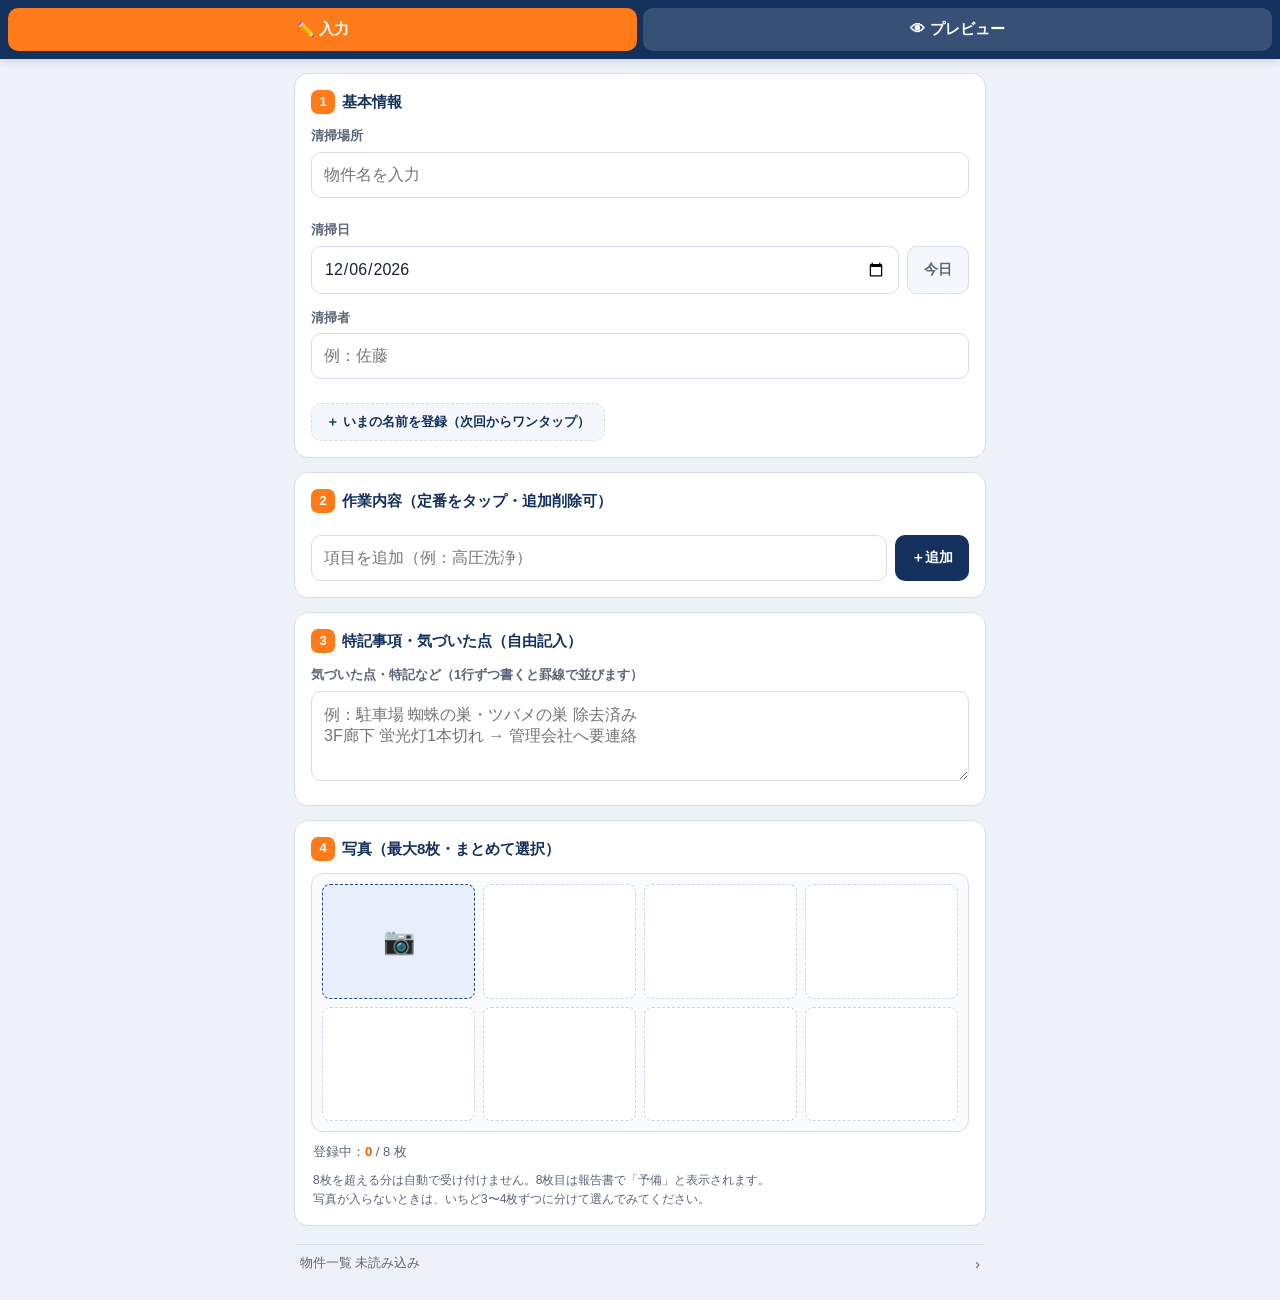
==== commit 6f34767e: "報告書ツール: 今日ボタン・写真の空きマス・送信経路の診断・完了パネル・8枚時のバグ修正" ====
--- a/index.html
+++ b/index.html
@@ -60,14 +60,18 @@
   .add-work button{ flex:none; padding:0 16px; border:none; border-radius:10px; background:var(--navy);
     color:#fff; font-weight:700; font-size:14px; cursor:pointer; }
 
-  .photo-pick{ display:flex; align-items:center; justify-content:center; gap:8px; padding:16px;
-    border:1.5px dashed var(--navy2); border-radius:12px; background:#fafbfd; color:var(--navy);
-    font-weight:700; font-size:15px; cursor:pointer; position:relative; }
+  /* 写真は8枚ぶんのマスに入れる。空きマスを最初から見せておけば、
+     説明を書かなくても「ここに写真が入る」と分かる */
+  .photo-box{ border:1px solid var(--line); border-radius:12px; background:#fafbfd; padding:10px; }
+  .thumbs{ display:grid; grid-template-columns:repeat(4,1fr); gap:8px; }
+  .slot{ aspect-ratio:4/3; border:1.5px dashed #cdd6e3; border-radius:8px; background:#fff; }
+  .photo-pick{ aspect-ratio:4/3; display:flex; align-items:center; justify-content:center;
+    border:1.5px dashed var(--navy2); border-radius:8px; background:#e8eefa; color:var(--navy);
+    cursor:pointer; position:relative; }
   .photo-pick input[type=file]{ position:absolute; inset:0; opacity:0; cursor:pointer; }
-  .photo-pick .big{ font-size:22px; }
+  .photo-pick .big{ font-size:26px; line-height:1; }
   .photo-count{ font-size:13px; color:var(--muted); margin:10px 2px 0; }
   .photo-count b{ color:var(--orange2); }
-  .thumbs{ display:grid; grid-template-columns:repeat(4,1fr); gap:8px; margin-top:12px; }
   .thumb{ position:relative; aspect-ratio:4/3; border-radius:8px; overflow:hidden; border:1px solid var(--line); }
   .thumb img{ width:100%; height:100%; object-fit:cover; display:block; }
   .thumb .del{ position:absolute; top:4px; right:4px; width:24px; height:24px; border:none; border-radius:50%;
@@ -100,6 +104,12 @@
   .ac-note{ display:none; font-size:12.5px; color:#14532d; background:#f0fdf4; border:1px solid #bbf7d0;
     border-radius:8px; padding:6px 10px; margin:8px 0 0; }
   .ac-note.show{ display:block; }
+  /* 清掃日：入力欄の右に「今日」に戻すボタンを置く */
+  .date-row{ display:flex; gap:8px; align-items:stretch; }
+  .date-row input[type=date]{ flex:1; min-width:0; }
+  .date-today{ flex:none; padding:0 16px; font-size:14px; font-weight:700; cursor:pointer;
+    border:1.5px solid var(--line); border-radius:10px; background:var(--bg); color:var(--muted); }
+  .date-today.on{ border-color:var(--orange); background:#fff6ee; color:var(--orange2); }  /* 今日と違う日付の時だけ目立たせる */
   /* 清掃日が「日本時間の今日」と違う時だけ出す注意書き */
   .date-note{ display:none; font-size:12.5px; font-weight:700; color:#9a3412; background:#fff7ed;
     border:1px solid #fed7aa; border-radius:8px; padding:6px 10px; margin:-8px 0 14px; }
@@ -216,8 +226,34 @@
   .btn-pdf{ background:linear-gradient(135deg,var(--orange) 0%,var(--orange2) 100%); }
   .btn-back{ background:var(--navy); }
   .btn-save{ background:linear-gradient(135deg,#1fa85e 0%,#137a43 100%); flex-basis:100%; }
-  .btn-next{ background:linear-gradient(135deg,#5b6cff 0%,#3a45d6 100%); flex-basis:100%; }
   .print-hint{ flex-basis:100%; margin:2px 0 0; font-size:12px; color:var(--muted); text-align:center; line-height:1.5; }
+
+  /* ===== 送信完了パネル =====
+     送信のあと「終わった／次にいける」がひと目で分かるようにする。
+     1日に何件も回るので、今日すでに送った物件も並べて送り忘れ・二重送信を防ぐ。 */
+  .done-card{ background:#fff; border:1px solid var(--line); border-radius:16px; padding:26px 18px 20px;
+    margin-top:16px; text-align:center; box-shadow:0 2px 12px rgba(0,0,0,.05); }
+  .done-mark{ font-size:44px; line-height:1; }
+  .done-title{ margin:10px 0 0; font-size:20px; font-weight:800; color:#137a43; }
+  .done-place{ margin:10px 0 0; font-size:17px; font-weight:800; color:var(--ink); word-break:break-all; }
+  .done-date{ margin:3px 0 0; font-size:13px; color:var(--muted); }
+  .sent-head{ margin:20px 0 8px; padding-top:14px; border-top:1px solid var(--line);
+    font-size:12px; font-weight:700; color:var(--muted); }
+  .sent-item{ display:flex; align-items:center; gap:8px; margin-bottom:5px; padding:8px 11px;
+    font-size:14px; text-align:left; background:var(--bg); border-radius:8px; }
+  .sent-item .ck{ flex:none; color:#1fa85e; font-weight:800; }
+  .sent-item.now{ background:#eafaf1; font-weight:700; }   /* いま送った1件 */
+  .btn-next-big{ width:100%; margin-top:20px; padding:17px; font-size:16px; font-weight:800; border:none;
+    border-radius:12px; color:#fff; cursor:pointer; background:linear-gradient(135deg,#5b6cff 0%,#3a45d6 100%); }
+  .done-again{ width:100%; margin-top:10px; padding:12px; font-size:14px; font-weight:700; cursor:pointer;
+    border:1.5px solid var(--line); border-radius:10px; background:#fff; color:var(--muted); }
+  .done-note{ margin:12px 0 0; font-size:12px; color:var(--muted); line-height:1.6; }
+  .done-way{ margin:12px 0 0; padding:11px 13px; border-radius:10px; font-size:13px; line-height:1.6;
+    text-align:left; background:#fdeee2; color:#b3500a; border:1px solid #f7c9a3; }
+  /* 押す前に「共有シートが出るのか／保存になるのか」を知らせる一行 */
+  .share-way{ font-weight:700; }
+  .share-way.ok{ color:#137a43; }
+  .share-way.ng{ color:#b3500a; }
 
   /* 文字が縮みすぎた時だけ出る警告 */
   .page-warn{ max-width:720px; margin:12px auto 0; padding:11px 14px; border-radius:10px;
@@ -269,15 +305,19 @@
     <div class="fld">
       <span class="lbl">清掃場所</span>
       <div class="ac-wrap">
-        <input type="text" id="f_place" placeholder="物件名を入力（変換前でも候補が出ます）" autocomplete="off"
+        <input type="text" id="f_place" placeholder="物件名を入力" autocomplete="off"
           oninput="render();onPlaceInput()" onfocus="onPlaceFocus()" onblur="onPlaceBlur()">
         <div class="ac-list" id="acList"></div>
       </div>
       <p class="ac-note" id="acNote"></p>
       <div class="name-chips" id="recentPlaces"></div>
     </div>
-    <label class="fld"><span>清掃日</span>
-      <input type="date" id="f_date" oninput="markDateTouched();render()"></label>
+    <div class="fld"><span class="lbl">清掃日</span>
+      <div class="date-row">
+        <input type="date" id="f_date" oninput="markDateTouched();render()">
+        <button type="button" class="date-today" id="btnToday" onclick="setToday()">今日</button>
+      </div>
+    </div>
     <p class="date-note" id="dateNote"></p>
     <label class="fld"><span>清掃者</span>
       <input type="text" id="f_worker" placeholder="例：佐藤" oninput="render();syncNameChips()"></label>
@@ -302,13 +342,16 @@
 
   <div class="card">
     <h2><span class="num">4</span>写真（最大8枚・まとめて選択）</h2>
-    <label class="photo-pick">
-      <span class="big">📷</span><span>写真を選ぶ（複数まとめてOK）</span>
-      <input type="file" id="photoInput" accept="image/*" multiple onchange="addPhotos(this)">
-    </label>
+    <div class="photo-box">
+      <div class="thumbs" id="thumbs"></div>
+      <!-- 写真を選ぶ本体。描画のたびに次の空きマスの位置へ動かす（要素ごと移動するので選択の仕組みは不変） -->
+      <label class="photo-pick" id="photoPick">
+        <span class="big">📷</span>
+        <input type="file" id="photoInput" accept="image/*" multiple onchange="addPhotos(this)">
+      </label>
+    </div>
     <p class="photo-count">登録中：<b id="photoNum">0</b> / 8 枚　<span id="spareNote"></span></p>
     <p class="photo-msg" id="photoMsg"></p>
-    <div class="thumbs" id="thumbs"></div>
     <p class="hint-note">8枚を超える分は自動で受け付けません。8枚目は報告書で「予備」と表示されます。<br>
       写真が入らないときは、いちど3〜4枚ずつに分けて選んでみてください。</p>
   </div>
@@ -375,9 +418,24 @@
   <button class="btn-back" onclick="switchView('input')">← 入力にもどる</button>
   <button class="btn-pdf" id="btnPdf" onclick="makePDF()">📄 PDFを作成</button>
   <button class="btn-save" id="btnSave" onclick="sharePDF()" style="display:none;">📥 保存 / LINEで送る</button>
-  <button class="btn-next" id="btnNext" onclick="newReport()" style="display:none;">🆕 次の報告書へ</button>
   <p class="print-hint" id="pdfReady" style="display:none;">✅ PDFができました。「📥 保存 / LINEで送る」を押すと、ファイルに保存やグループLINEへの送信ができます。</p>
   <p class="print-hint" id="pdfHint">「📄 PDFを作成」を押すと、A4・1枚のPDFを作ります（数秒かかります）。</p>
+  <p class="print-hint share-way" id="shareWay" style="display:none;"></p>
+</div>
+
+<!-- ============ 送信のあと ============ -->
+<div id="doneView" class="wrap" style="display:none;">
+  <div class="done-card">
+    <div class="done-mark" id="doneMark">✅</div>
+    <p class="done-title" id="doneTitle">送信しました</p>
+    <p class="done-place" id="donePlace"></p>
+    <p class="done-date" id="doneDate"></p>
+    <p class="done-way" id="doneWay" style="display:none;"></p>
+    <div id="sentList"></div>
+    <button class="btn-next-big" onclick="newReport()">🆕 次の報告書へ</button>
+    <button class="done-again" onclick="sharePDF()">もう一度送る</button>
+    <p class="done-note">LINEに届いていない時は「もう一度送る」を押してください。<br>今日の一覧は日付が変わると自動で消えます。</p>
+  </div>
 </div>
 
 <script>
@@ -552,10 +610,20 @@
   }
   function delPhoto(i){ photos.splice(i,1); photoThumbs.splice(i,1); renderThumbs(); render(); }
   function renderThumbs(){
-    document.getElementById('photoNum').textContent=photos.length;
-    document.getElementById('spareNote').textContent = photos.length>=8 ? '（8枚目＝予備）' : '';
-    document.getElementById('thumbs').innerHTML=photoThumbs.map((d,i)=>
-      `<div class="thumb"><img src="${d}"><button class="del" onclick="delPhoto(${i})">×</button></div>`).join('');
+    const n=photos.length;
+    document.getElementById('photoNum').textContent=n;
+    document.getElementById('spareNote').textContent = n>=MAX_PHOTOS ? '（8枚目＝予備）' : '';
+    const box=document.getElementById('thumbs'), pick=document.getElementById('photoPick');
+    // 常に8マス。前から順に「写真 → 撮影タイル → 空きマス」で埋める
+    box.innerHTML =
+      photoThumbs.map((d,i)=>
+        `<div class="thumb"><img src="${d}"><button class="del" onclick="delPhoto(${i})">×</button></div>`).join('')
+      + '<div class="slot"></div>'.repeat(Math.max(0, MAX_PHOTOS-n-1));
+    // 撮影タイルは枚数に関わらず必ず枠の中へ戻す。
+    // 8枚のとき戻さずにいると、直前の box.innerHTML で外れたまま document から消え、
+    // 次に renderThumbs() を呼んだ時に取得できずに落ちる（＝「次の報告書へ」も写真の削除も効かなくなる）。
+    box.insertBefore(pick, box.children[n]||null);   // 次の空きマスの位置へ移す
+    pick.style.display = n<MAX_PHOTOS ? '' : 'none'; // 8枚そろったら見せないだけ（DOMには残す）
   }
 
   /* ===== 物件名の候補（表記ゆれ防止） =====
@@ -890,6 +958,7 @@
 
   function switchView(v){
     const input=v==='input';
+    document.getElementById('doneView').style.display='none';     // タブを押したら完了パネルは閉じる
     document.getElementById('inputView').style.display=input?'block':'none';
     document.getElementById('previewView').style.display=input?'none':'block';
     document.getElementById('actions').style.display=input?'none':'flex';
@@ -900,8 +969,8 @@
       _pdfBlob=null;
       document.getElementById('btnPdf').style.display='';
       document.getElementById('btnSave').style.display='none';
-      document.getElementById('btnNext').style.display='none';
       document.getElementById('pdfReady').style.display='none';
+      document.getElementById('shareWay').style.display='none';
       document.getElementById('pdfHint').style.display='';
       refreshDate();                  // プレビューに来るたび清掃日を日本時間の今日に取り直す
       render(); scaleSheet();
@@ -995,16 +1064,47 @@
       document.getElementById('pdfHint').style.display='none';
       document.getElementById('btnSave').style.display='block';
       document.getElementById('pdfReady').style.display='block';
+      renderShareWay();                 // 押す前に「共有シートが出るのか／保存になるのか」を知らせる
     }catch(e){ alert('PDF作成に失敗しました：'+(e&&e.message||e)); }
     btn.disabled=false; btn.textContent=old;
   }
 
+  /* ===== 送信の経路を押す前に知らせる =====
+     「LINEアプリに移る時と移らない時がある」の切り分け用。
+     iPhoneで共有シートが使えるのは https の時だけ。使えない場合（httpの検証用サーバー、
+     一部のアプリ内ブラウザ等）は端末への保存に切り替わり、LINEに移らないので
+     「送れなかった」ように見える。どちらになるかを押す前に一行で出しておく。 */
+  function canShareFile(){
+    try{
+      const t=new File([new Blob(['x'],{type:'application/pdf'})],'t.pdf',{type:'application/pdf'});
+      return !!(navigator.share && navigator.canShare && navigator.canShare({files:[t]}));
+    }catch(e){ return false; }
+  }
+  function shareWhere(){
+    const ua=navigator.userAgent;
+    if(window.matchMedia('(display-mode: standalone)').matches || navigator.standalone===true) return 'ホーム画面';
+    if(/Line\//i.test(ua)) return 'LINE内ブラウザ';
+    return 'ブラウザ';
+  }
+  function renderShareWay(){
+    const el=document.getElementById('shareWay'); if(!el) return;
+    const ok=canShareFile(), where=shareWhere();
+    el.className='print-hint share-way '+(ok?'ok':'ng');
+    el.textContent = ok
+      ? '送信方法：共有シート（LINEを選んで送れます）　［'+where+'］'
+      : '⚠️ この画面ではLINEに直接送れません。押すと端末への保存になります　［'+where
+        + (window.isSecureContext?'':'・保護されていない接続') + '］';
+    el.style.display='block';
+  }
+
   /* 作成済みPDFを共有（iOSの共有シート＝ファイルに保存・LINE送信が出る）。
      非対応端末ではダウンロードにフォールバック。保存はこのボタン押下が起点なので確実に動く。 */
+  let _shareMode='';
   async function sharePDF(){
     if(!_pdfBlob) return;
     const file=new File([_pdfBlob], _pdfName, {type:'application/pdf'});
     try{
+      _shareMode='share';
       if(navigator.canShare && navigator.canShare({files:[file]})){
         // title は一旦戻した（2026-08-15）。titleを外したところ、iPhoneの共有シートから
         // LINEのアイコン自体が消えて送信できなくなったため。titleがあるとiOSでは
@@ -1012,13 +1112,58 @@
         // 原因の切り分け中： /share-test.html で実機の挙動を確認する
         await navigator.share({ files:[file], title:_pdfName });
       }else{
+        _shareMode='download';                       // 共有シートが使えず、端末への保存になった
         const url=URL.createObjectURL(_pdfBlob);
         const a=document.createElement('a'); a.href=url; a.download=_pdfName; a.click();
         setTimeout(()=>URL.revokeObjectURL(url),10000);
       }
-      // 保存/送信まで済んだら「次の報告書へ」を出す。この時点でPDFは保存済みなので、押せば確認なしで即クリアできる
-      document.getElementById('btnNext').style.display='block';
+      showDone();      // 送信までいけたら完了パネルへ切り替える（キャンセル時はここに来ない）
     }catch(e){ /* ユーザーが共有をキャンセルした場合などは何もしない */ }
+  }
+
+  /* ===== 送信のあとの画面 =====
+     以前は緑の案内文が出たまま下に「次の報告書へ」が増えるだけで、送れたのか分かりにくかった。
+     送信できたら用紙を隠して完了パネルに切り替え、画面の一番上へ戻す。
+     1日に何件も回るので、今日すでに送った物件名も並べる（送り忘れ・二重送信よけ）。 */
+  const LS_SENT='must_sent';
+  function loadSent(){
+    try{
+      const o=JSON.parse(localStorage.getItem(LS_SENT)||'null');
+      return (o && o.d===todayJST() && Array.isArray(o.list)) ? o.list : [];   // 日付が変わったら空に戻る
+    }catch(e){ return []; }
+  }
+  function addSent(name){
+    const n=(name||'').trim(); if(!n) return loadSent();
+    const list=loadSent().filter(x=>x!==n);           // 同じ物件を送り直した時は重複させず、一番下に置き直す
+    list.push(n);
+    try{ localStorage.setItem(LS_SENT, JSON.stringify({ d:todayJST(), list })); }catch(e){}
+    return list;
+  }
+  function showDone(){
+    const place=val('f_place').trim();
+    const list=addSent(place);
+    const sent=(_shareMode!=='download');
+    document.getElementById('doneMark').textContent  = sent?'✅':'📥';
+    document.getElementById('doneTitle').textContent = sent?'送信しました':'端末に保存しました';
+    const way=document.getElementById('doneWay');
+    way.style.display = sent?'none':'block';
+    way.textContent   = sent?'' :
+      'この画面ではLINEに直接送れないため、PDFを端末に保存しました。'
+      +'LINEアプリを開いて、保存したPDFを選んで送ってください。'
+      +'（ホーム画面のアイコンから開き直すと、次からは共有シートでそのまま送れます）';
+    document.getElementById('donePlace').textContent = place || '（物件名なし）';
+    document.getElementById('doneDate').textContent  = fmtDate(val('f_date'));
+    document.getElementById('sentList').innerHTML =
+      '<p class="sent-head">今日の送信 '+list.length+'件</p>' +
+      list.map(n=>`<div class="sent-item${n===place?' now':''}"><span class="ck">✓</span>${esc(n)}</div>`).join('');
+    document.getElementById('inputView').style.display='none';
+    document.getElementById('previewView').style.display='none';
+    document.getElementById('actions').style.display='none';
+    document.getElementById('doneView').style.display='block';
+    // 完了パネル中はどちらのタブも選択中に見せない（押せば入力/プレビューに戻れる）
+    document.getElementById('tabInput').classList.remove('active');
+    document.getElementById('tabPreview').classList.remove('active');
+    window.scrollTo(0,0);                              // ボタンを探さなくて済むよう一番上へ
   }
 
   /* 次の報告書へ：清掃日・清掃者はそのまま引き継ぎ、清掃場所・特記事項・写真・作業内容のチェックを
@@ -1140,6 +1285,11 @@
   }
   let _dateTouched=false;                                  // 清掃日を手で直したか（直した日付は勝手に書き換えない）
   function markDateTouched(){ _dateTouched=true; dateNote(); }
+  function setToday(){                                     // 「今日」ボタン：日付を今日に戻し、自動更新も再開する
+    _dateTouched=false;
+    document.getElementById('f_date').value=todayJST();
+    dateNote(); render(); saveDraft();
+  }
   function refreshDate(){                                  // 手つかずなら、その時点の日本時間の今日に入れ直す
     const e=document.getElementById('f_date'); if(!e) return;
     const t=todayJST();
@@ -1149,11 +1299,16 @@
   function dateNote(){                                     // 今日と違う日付のままなら気づけるように出す
     const n=document.getElementById('dateNote'); if(!n) return;
     const v=val('f_date'), t=todayJST();
+    const b=document.getElementById('btnToday');
     if(v && v!==t){
       const a=t.split('-');
       n.textContent='※ 清掃日が今日（'+Number(a[1])+'/'+Number(a[2])+'）ではありません。あとから作る報告書ならこのままで大丈夫です。';
       n.style.display='block';
-    }else{ n.style.display='none'; }
+      if(b) b.classList.add('on');                         // 今日に戻せることが分かるよう色を付ける
+    }else{
+      n.style.display='none';
+      if(b) b.classList.remove('on');
+    }
   }
 
   renderNameChips(); renderDueChips();
@@ -1172,7 +1327,7 @@
 
   restoreDraft();                       // 落ちて戻された時のために、まず控えを戻す
   refreshDate();                        // 清掃日は日本時間の今日を入れる（控えを戻したあとに実行）
-  renderChecks(); render();
+  renderChecks(); renderThumbs(); render();
   document.getElementById('inputView').addEventListener('input', saveDraftSoon);
   document.addEventListener('visibilitychange', ()=>{
     if(document.hidden){ saveDraft(); }              // 写真を選びに離れる直前に確実に控える
